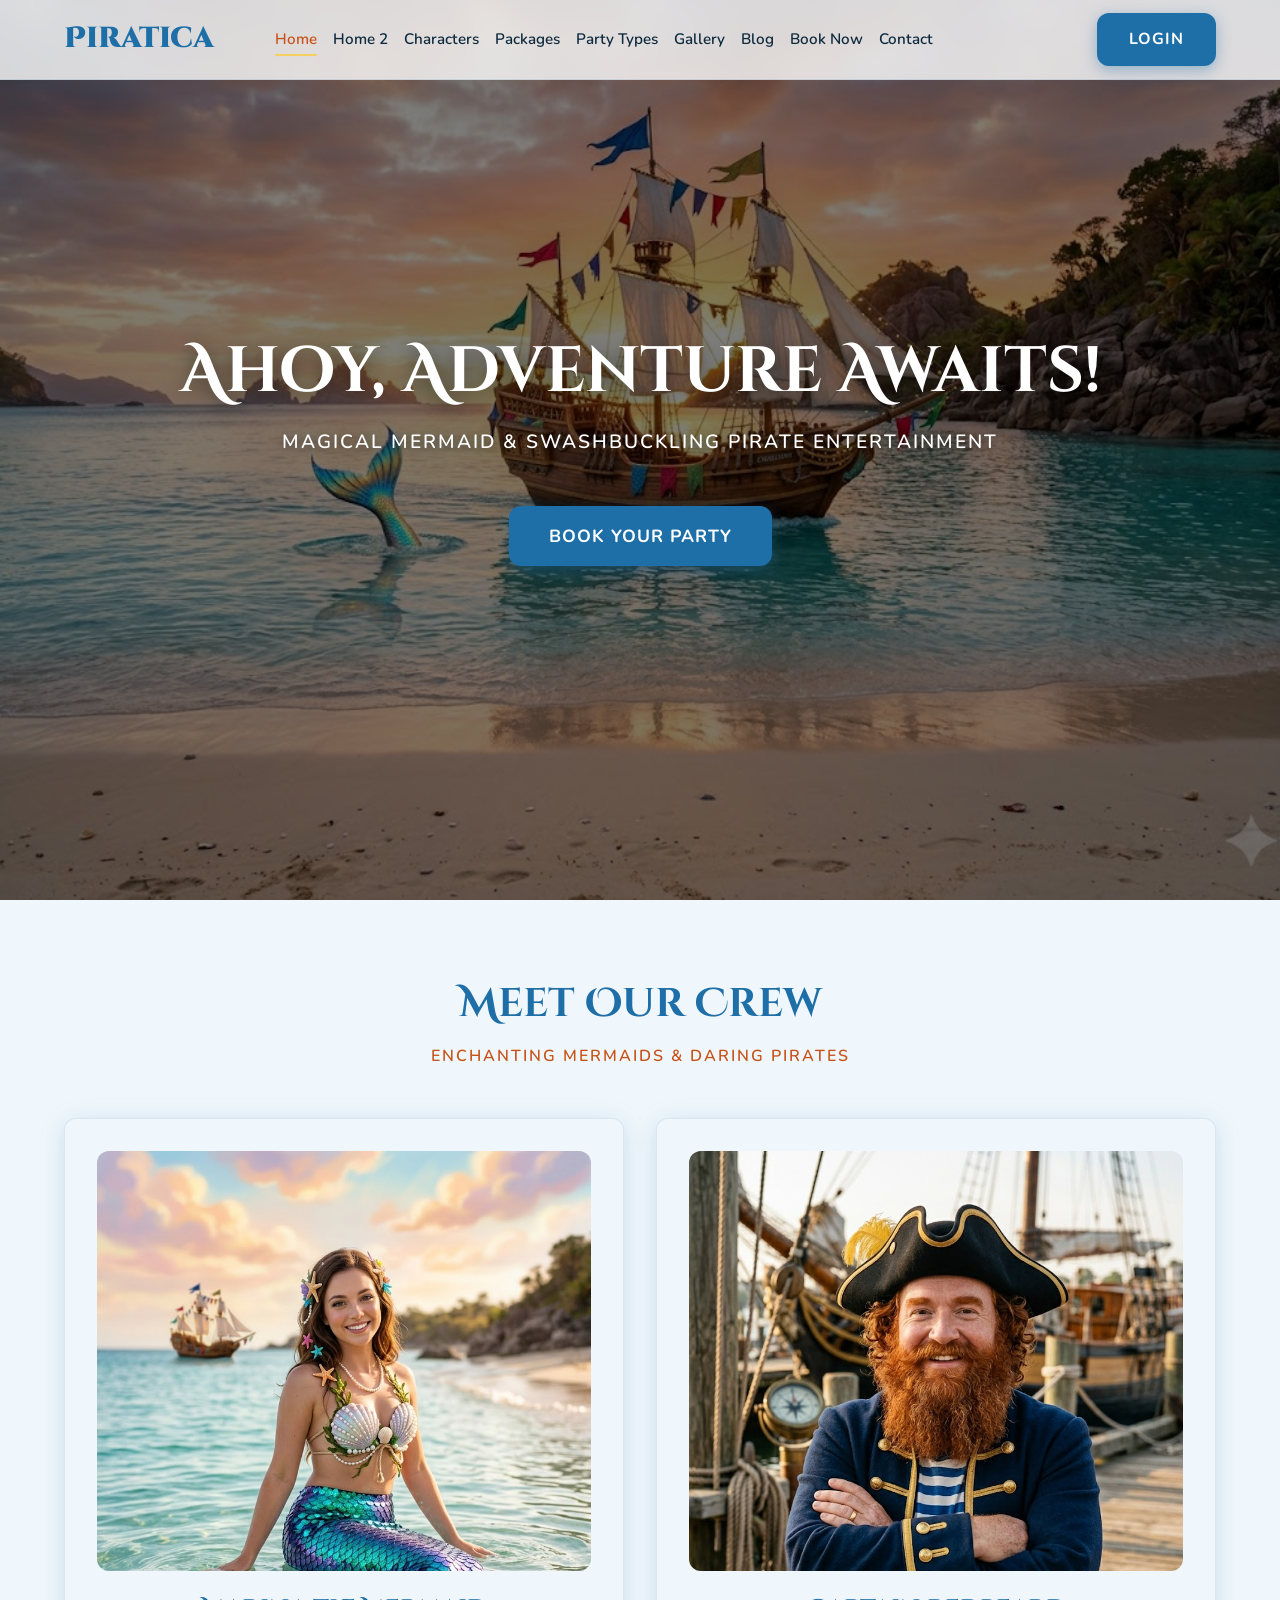
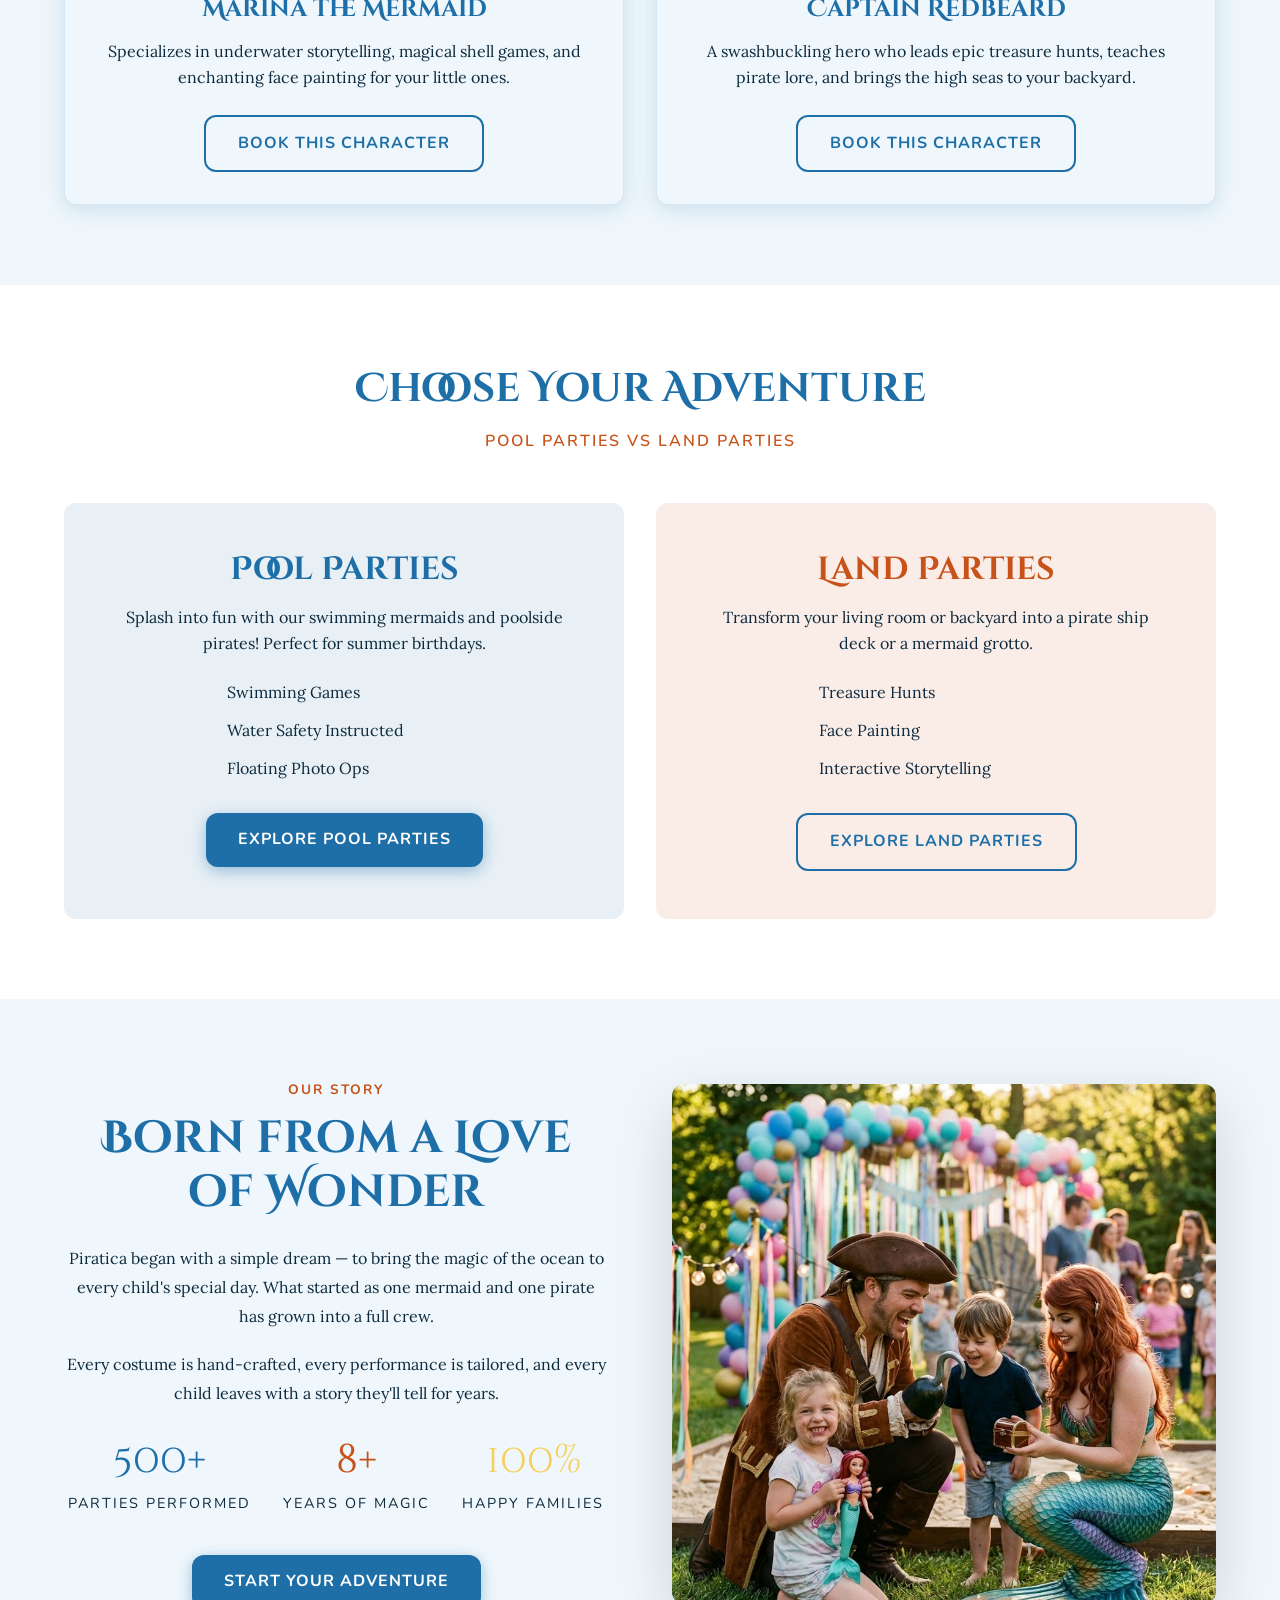
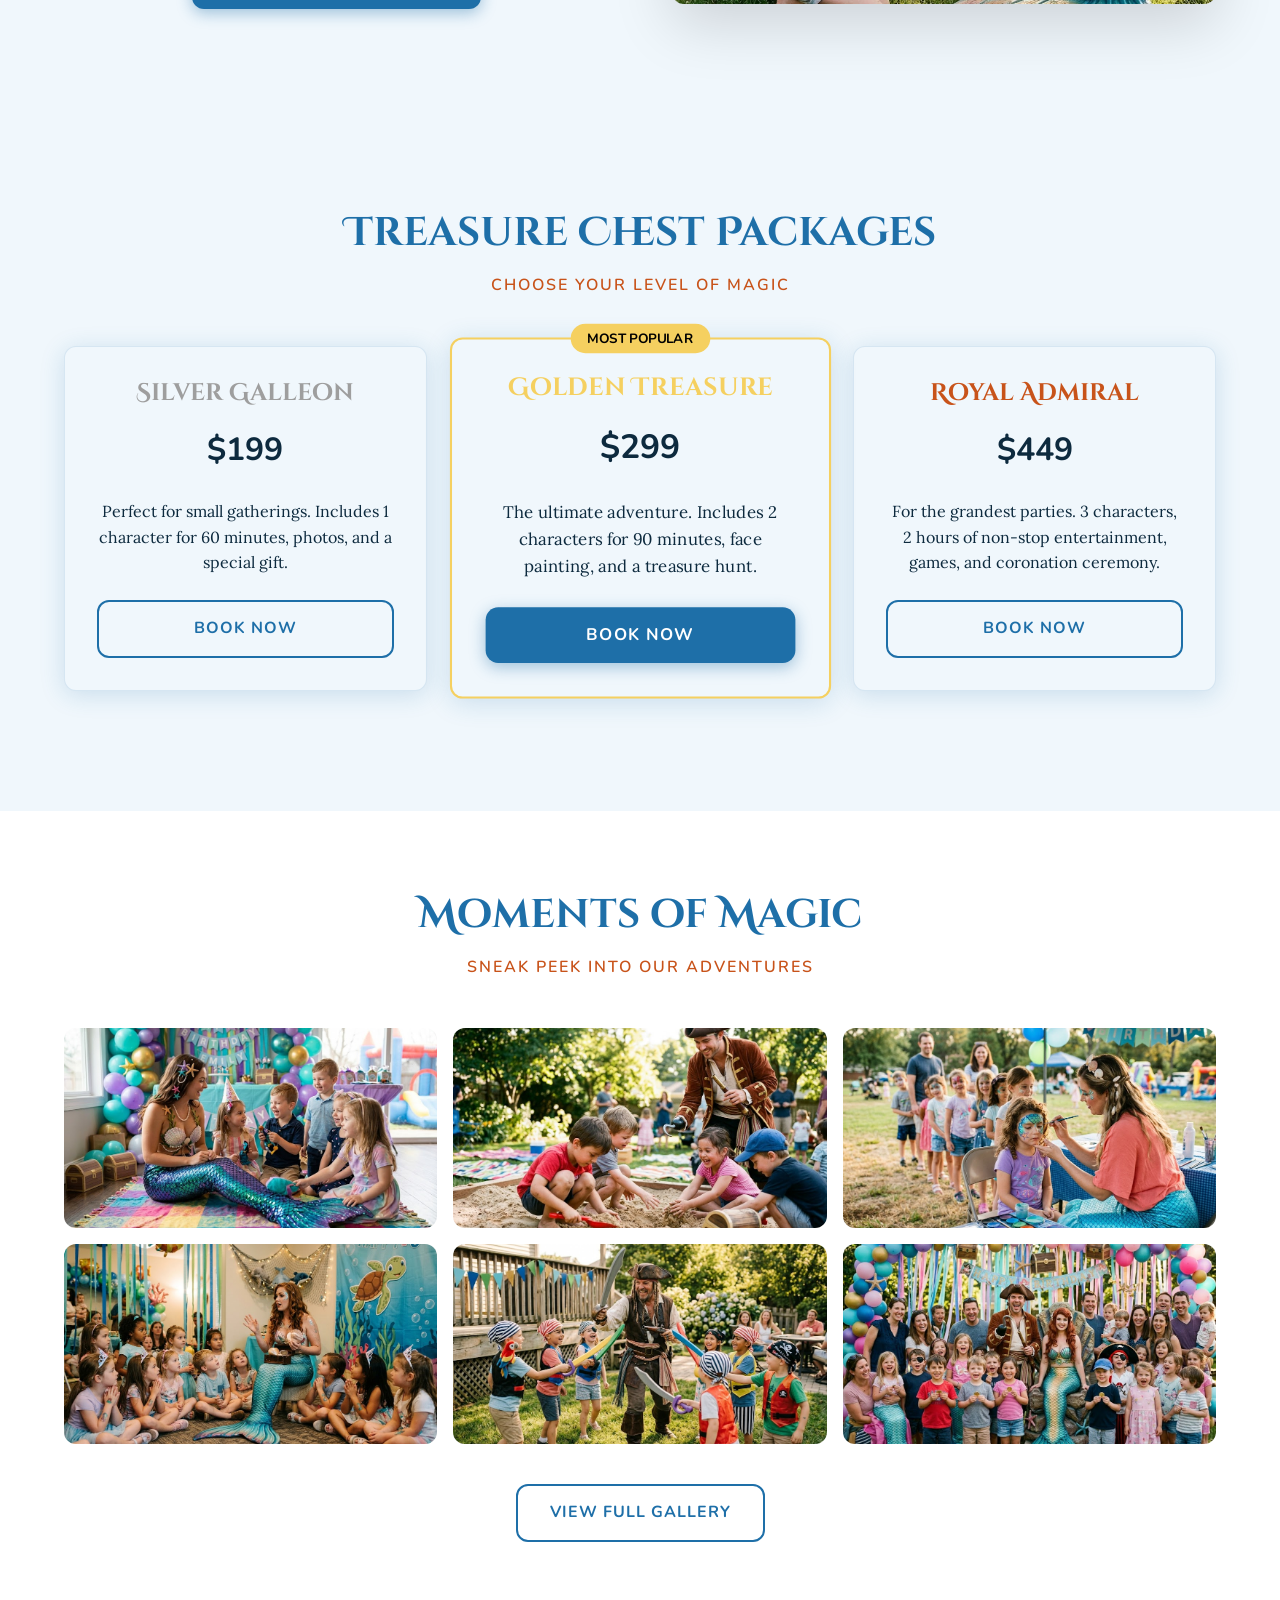
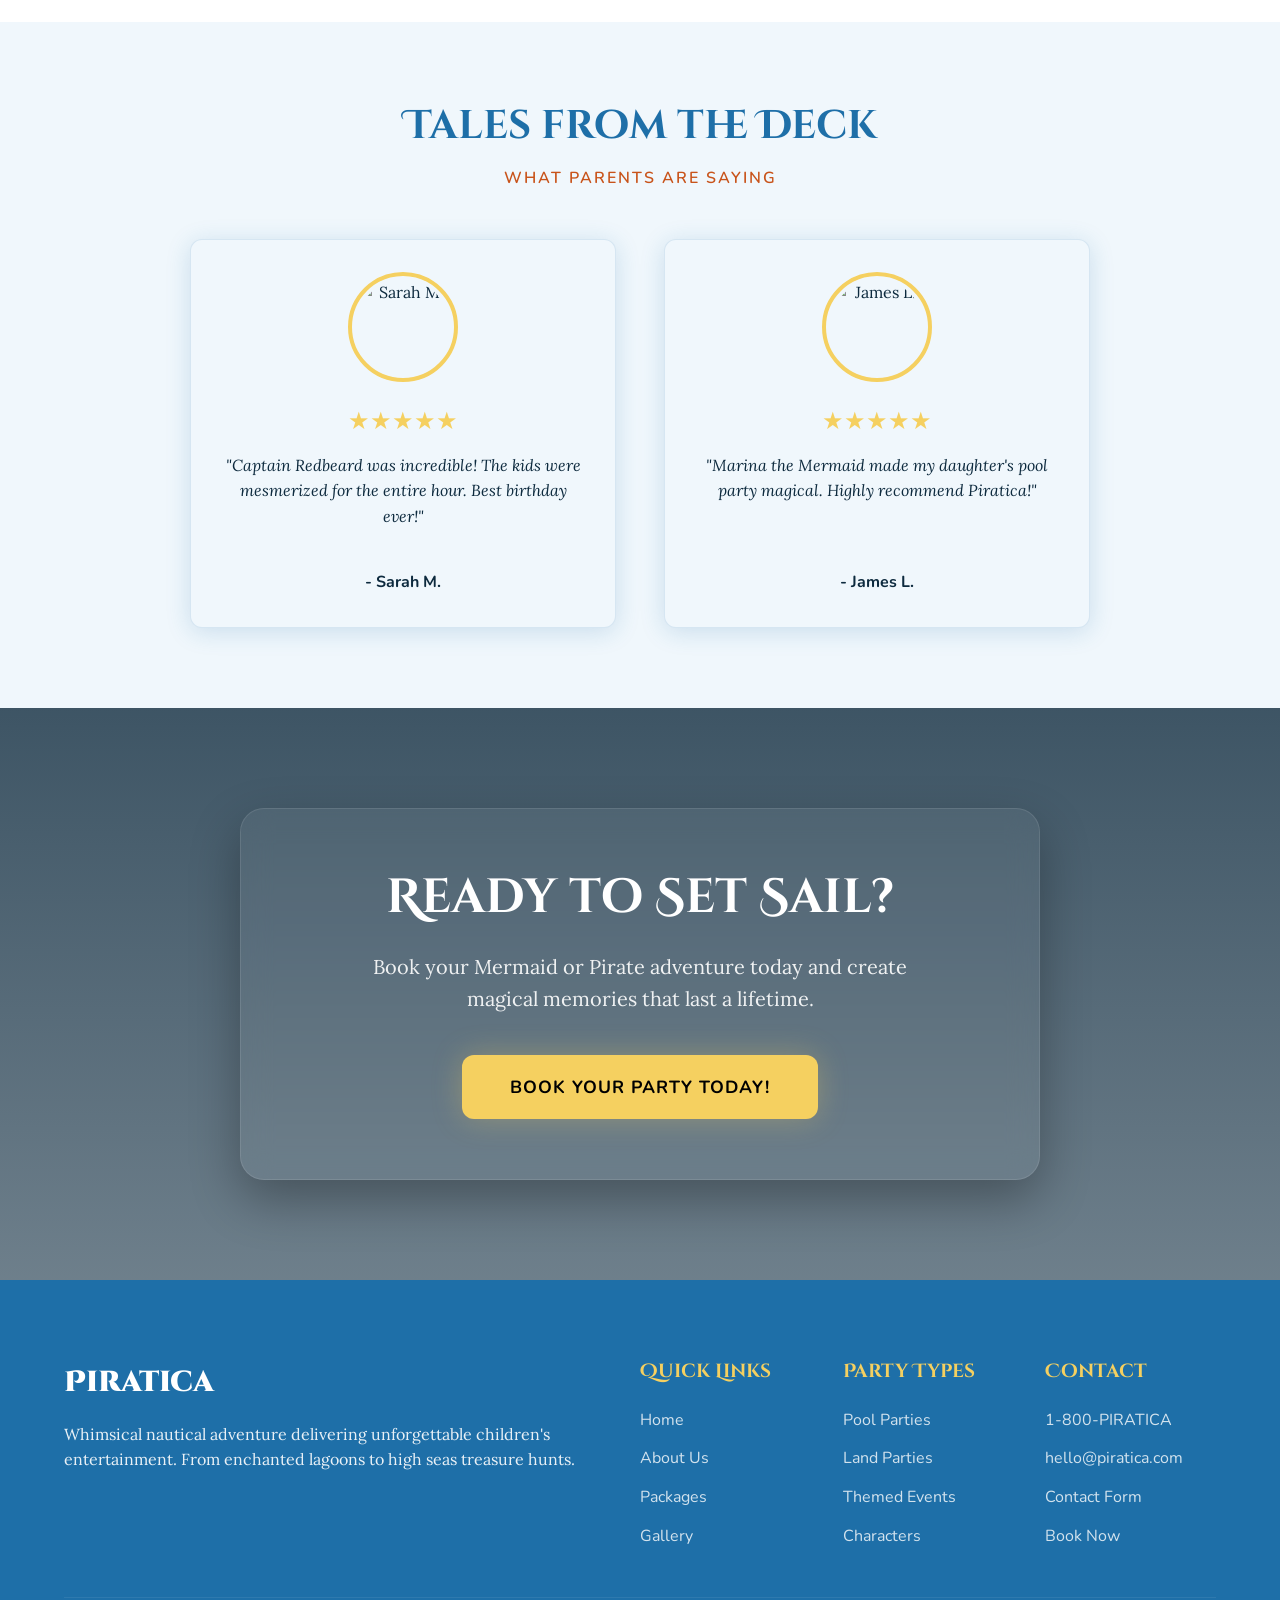
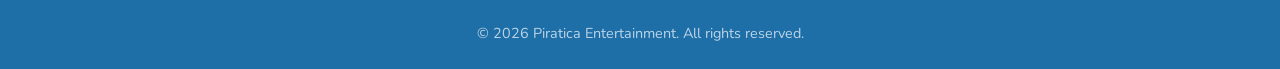
==== index.html @ 34b28294 "first before galary" ====
<!DOCTYPE html>
<html lang="en">

<head>
  <meta charset="UTF-8">
  <meta name="viewport" content="width=device-width, initial-scale=1.0">
  <title>Piratica | Mermaid & Pirate Character Entertainment</title>
  <meta name="description"
    content="Piratica provides magical mermaid and swashbuckling pirate character entertainment for children's birthday parties and corporate family events.">
  <link rel="stylesheet" href="assets/css/style.css">
  <link rel="stylesheet" href="assets/css/rtl.css">
  <script src="https://unpkg.com/@phosphor-icons/web"></script>
  <!-- JSON-LD Structured Data Placeholder -->
</head>

<body>

  <!-- Drawer Overlay -->
  <div class="drawer-overlay"></div>

  <!-- Mobile Drawer -->
  <aside class="drawer">
    <div class="drawer-header">
      <div class="logo">Piratica <i class="ph ph-anchor"></i></div>
      <button class="close-drawer" aria-label="Close menu"><i class="ph ph-x"></i></button>
    </div>
    <nav class="drawer-links">
      <a href="index.html" class="active">Home</a>
      <a href="home2.html">Home 2</a>
      <a href="characters.html">Characters</a>
      <a href="packages.html">Packages</a>
      <a href="party-types.html">Party Types</a>
      <a href="gallery.html">Gallery</a>
      <a href="blog.html">Blog</a>
      <a href="booking.html">Book Now</a>
      <a href="contact.html">Contact</a>
    </nav>
    <a href="login.html" class="btn btn-primary"
      style="padding: 14px 32px; font-size: 1rem; margin-top: 24px; display: flex; width: 100%;">Login</a>
    <div class="drawer-actions">
      <button class="action-btn theme-toggle" aria-label="Toggle Dark Mode"><i class="ph ph-moon"></i></button>
      <button class="action-btn rtl-toggle" aria-label="Toggle RTL"><i class="ph ph-arrows-left-right"></i></button>
    </div>
  </aside>

  <!-- Navbar -->
  <header class="navbar">
    <div class="container">
      <a href="index.html" class="logo">Piratica <i class="ph ph-anchor"></i></a>
      <nav class="nav-links">
        <a href="index.html" class="active">Home</a>
        <a href="home2.html">Home 2</a>
        <a href="characters.html">Characters</a>
        <a href="packages.html">Packages</a>
        <a href="party-types.html">Party Types</a>
        <a href="gallery.html">Gallery</a>
        <a href="blog.html">Blog</a>
        <a href="booking.html">Book Now</a>
        <a href="contact.html">Contact</a>
      </nav>
      <div class="nav-actions">
        <button class="action-btn theme-toggle" aria-label="Toggle Dark Mode"><i class="ph ph-moon"></i></button>
        <button class="action-btn rtl-toggle" aria-label="Toggle RTL"><i class="ph ph-arrows-left-right"></i></button>
        <a href="login.html" class="btn btn-primary">Login</a>
        <button class="hamburger" aria-label="Open menu">
          <span></span><span></span><span></span>
        </button>
      </div>
    </div>
  </header>

  <main>
    <!-- 1. Hero Section -->
    <section class="hero"
      style="background: url('assets/images/hero-bg.jpg') no-repeat center center/cover; background-attachment: fixed; min-height: 100vh; display: flex; align-items: center; position: relative; padding-top: var(--nav-height);">
      <div style="position: absolute; top:0; left:0; right:0; bottom:0; background: rgba(0,0,0,0.5);"></div>
      <div class="container text-center" style="position: relative; z-index: 1; color: #fff;">
        <h1 class="stagger-1" style="color: #fff; font-size: 4rem; text-shadow: 0 4px 20px rgba(0,0,0,0.5);">Ahoy,
          Adventure Awaits!</h1>
        <p class="section-subtitle stagger-2"
          style="color: #fff; text-shadow: 0 2px 10px rgba(0,0,0,0.5); font-size: 1.2rem;">Magical Mermaid &
          Swashbuckling Pirate Entertainment</p>
        <div class="stagger-3">
          <a href="booking.html" class="btn btn-primary" style="font-size: 1.1rem; padding: 16px 40px;">Book Your
            Party</a>
        </div>
      </div>
    </section>
    <!-- 2. Character Showcase -->
    <section class="bg-alt">
      <div class="container">
        <h2 class="section-title">Meet Our Crew</h2>
        <p class="section-subtitle">Enchanting Mermaids & Daring Pirates</p>
        <div style="display: grid; grid-template-columns: repeat(auto-fit, minmax(300px, 1fr)); gap: 32px;">
          <div class="card" style="overflow: hidden;">
            <img src="assets/images/marina-mermaid.jpg" alt="Marina the Mermaid" loading="lazy"
              style="width: 100%; height: 420px; object-fit: cover; object-position: top center;">
            <h3 class="card-title">Marina the Mermaid</h3>
            <p class="card-text">Specializes in underwater storytelling, magical shell games, and enchanting face
              painting for your little ones.</p>
            <a href="booking.html" class="btn btn-secondary">Book This Character</a>
          </div>
          <div class="card" style="overflow: hidden;">
            <img src="assets/images/captain-redbeard.jpg" alt="Captain Redbeard" loading="lazy"
              style="width: 100%; height: 420px; object-fit: cover; object-position: top center;">
            <h3 class="card-title">Captain Redbeard</h3>
            <p class="card-text">A swashbuckling hero who leads epic treasure hunts, teaches pirate lore, and brings the
              high seas to your backyard.</p>
            <a href="booking.html" class="btn btn-secondary">Book This Character</a>
          </div>
        </div>
      </div>
    </section>
    <!-- 3. Party Types -->
    <section>
      <div class="container">
        <h2 class="section-title">Choose Your Adventure</h2>
        <p class="section-subtitle">Pool Parties vs Land Parties</p>
        <div style="display: grid; grid-template-columns: repeat(auto-fit, minmax(350px, 1fr)); gap: 32px;">
          <div
            style="padding: 48px; background: rgba(30,111,168,0.1); border-radius: var(--radius); text-align: center;">
            <i class="ph ph-waves" style="font-size: 4rem; color: var(--primary); margin-bottom: 24px;"></i>
            <h3 style="font-family: var(--font-display); color: var(--primary);">Pool Parties</h3>
            <p style="margin-bottom: 24px;">Splash into fun with our swimming mermaids and poolside pirates! Perfect for
              summer birthdays.</p>
            <ul
              style="text-align: left; margin-bottom: 32px; display: flex; flex-direction: column; gap: 12px; margin-left: auto; margin-right: auto; max-width: 250px;">
              <li><i class="ph ph-check-circle" style="color: var(--secondary); margin-right: 8px;"></i> Swimming Games
              </li>
              <li><i class="ph ph-check-circle" style="color: var(--secondary); margin-right: 8px;"></i> Water Safety
                Instructed</li>
              <li><i class="ph ph-check-circle" style="color: var(--secondary); margin-right: 8px;"></i> Floating Photo
                Ops</li>
            </ul>
            <a href="party-types.html" class="btn btn-primary">Explore Pool Parties</a>
          </div>
          <div
            style="padding: 48px; background: rgba(200,83,26,0.1); border-radius: var(--radius); text-align: center;">
            <i class="ph ph-island" style="font-size: 4rem; color: var(--secondary); margin-bottom: 24px;"></i>
            <h3 style="font-family: var(--font-display); color: var(--secondary);">Land Parties</h3>
            <p style="margin-bottom: 24px;">Transform your living room or backyard into a pirate ship deck or a mermaid
              grotto.</p>
            <ul
              style="text-align: left; margin-bottom: 32px; display: flex; flex-direction: column; gap: 12px; margin-left: auto; margin-right: auto; max-width: 250px;">
              <li><i class="ph ph-check-circle" style="color: var(--primary); margin-right: 8px;"></i> Treasure Hunts
              </li>
              <li><i class="ph ph-check-circle" style="color: var(--primary); margin-right: 8px;"></i> Face Painting
              </li>
              <li><i class="ph ph-check-circle" style="color: var(--primary); margin-right: 8px;"></i> Interactive
                Storytelling</li>
            </ul>
            <a href="party-types.html" class="btn btn-secondary">Explore Land Parties</a>
          </div>
        </div>
      </div>
    </section>

    <!-- 7. About / Our Story -->
    <section class="bg-alt">
      <div class="container">
        <div class="story-grid">
          <div class="story-content">
            <p class="story-tag">Our Story</p>
            <h2 class="story-title">Born from a Love of Wonder</h2>
            <p class="story-text">Piratica began with a simple dream — to bring the magic of the ocean to every child's special day. What started as one mermaid and one pirate has grown into a full crew.</p>
            <p class="story-text" style="margin-bottom: 32px;">Every costume is hand-crafted, every performance is tailored, and every child leaves with a story they'll tell for years.</p>
            
            <div class="story-stats">
              <div class="stat-item">
                <p class="stat-number" style="color: var(--primary);">500+</p>
                <p class="stat-label">Parties Performed</p>
              </div>
              <div class="stat-item">
                <p class="stat-number" style="color: var(--secondary);">8+</p>
                <p class="stat-label">Years of Magic</p>
              </div>
              <div class="stat-item">
                <p class="stat-number" style="color: var(--accent);">100%</p>
                <p class="stat-label">Happy Families</p>
              </div>
            </div>
            
            <a href="booking.html" class="btn btn-primary">Start Your Adventure</a>
          </div>
          <div class="story-image">
            <img src="assets/images/our-story.jpg" alt="Piratica team bringing joy to children">
          </div>
        </div>
      </div>
    </section>


    <!-- 4. Featured Packages -->
    <section class="bg-alt">
      <div class="container">
        <h2 class="section-title">Treasure Chest Packages</h2>
        <p class="section-subtitle">Choose your level of magic</p>
        <div class="packages-grid">
          <!-- Silver -->
          <div class="card">
            <h3 class="card-title" style="color: #9e9e9e;">Silver Galleon</h3>
            <p style="font-size: 2rem; font-weight: 700; margin-bottom: 24px; font-family: var(--font-ui);">$199</p>
            <p class="card-text">Perfect for small gatherings. Includes 1 character for 60 minutes, photos, and a
              special gift.</p>
            <a href="booking.html" class="btn btn-secondary" style="width: 100%;">Book Now</a>
          </div>
          <!-- Gold -->
          <div class="card" style="transform: scale(1.05); border: 2px solid var(--accent); position: relative;">
            <div
              style="position: absolute; top: -15px; background: var(--accent); color: #000; padding: 4px 16px; border-radius: 20px; font-size: 0.8rem; font-weight: 700; font-family: var(--font-ui); text-transform: uppercase;">
              Most Popular</div>
            <h3 class="card-title" style="color: var(--accent);">Golden Treasure</h3>
            <p style="font-size: 2rem; font-weight: 700; margin-bottom: 24px; font-family: var(--font-ui);">$299</p>
            <p class="card-text">The ultimate adventure. Includes 2 characters for 90 minutes, face painting, and a
              treasure hunt.</p>
            <a href="booking.html" class="btn btn-primary" style="width: 100%;">Book Now</a>
          </div>
          <!-- Royal -->
          <div class="card">
            <h3 class="card-title" style="color: var(--secondary);">Royal Admiral</h3>
            <p style="font-size: 2rem; font-weight: 700; margin-bottom: 24px; font-family: var(--font-ui);">$449</p>
            <p class="card-text">For the grandest parties. 3 characters, 2 hours of non-stop entertainment, games, and
              coronation ceremony.</p>
            <a href="booking.html" class="btn btn-secondary" style="width: 100%;">Book Now</a>
          </div>
        </div>
      </div>
    </section>

    <!-- 5. Gallery Teaser -->
    <section>
      <div class="container">
        <h2 class="section-title">Moments of Magic</h2>
        <p class="section-subtitle">Sneak peek into our adventures</p>
        <div class="gallery-grid">

          <div class="gallery-item">
            <img src="assets/images/gallery-1.jpg" loading="lazy"
              alt="Mermaid entertainer with children at a birthday party">
            <div class="gallery-overlay"><span>✨ Mermaid Magic</span></div>
          </div>

          <div class="gallery-item">
            <img src="assets/images/gallery-2.jpg" loading="lazy" alt="Pirate treasure hunt activity with kids">
            <div class="gallery-overlay"><span>🏴‍☠️ Treasure Hunt</span></div>
          </div>

          <div class="gallery-item">
            <img src="assets/images/gallery-3.jpg" loading="lazy" alt="Children enjoying face painting at a party">
            <div class="gallery-overlay"><span>🎨 Face Painting</span></div>
          </div>

          <div class="gallery-item">
            <img src="assets/images/gallery-4.jpg" loading="lazy"
              alt="Kids gathered around a mermaid storytelling session">
            <div class="gallery-overlay"><span>📖 Story Time</span></div>
          </div>

          <div class="gallery-item">
            <img src="assets/images/gallery-5.jpg" loading="lazy" alt="Pirate captain leading a sword play activity">
            <div class="gallery-overlay"><span>⚔️ Sword Play</span></div>
          </div>

          <div class="gallery-item">
            <img src="assets/images/gallery-6.jpg" loading="lazy"
              alt="Happy children celebrating at a pirate and mermaid party">
            <div class="gallery-overlay"><span>🎉 Party Time</span></div>
          </div>

        </div>
        <div class="text-center">
          <a href="gallery.html" class="btn btn-secondary">View Full Gallery</a>
        </div>
      </div>
    </section>

    <style>
      .gallery-item {
        position: relative;
        border-radius: var(--radius);
        overflow: hidden;
        cursor: pointer;
        height: 200px;
      }

      .gallery-item img {
        width: 100%;
        height: 100%;
        object-fit: cover;
        display: block;
        transition: transform 0.4s ease;
      }

      .gallery-overlay {
        position: absolute;
        inset: 0;
        background: linear-gradient(to top, rgba(0, 0, 0, 0.65) 0%, rgba(0, 0, 0, 0) 60%);
        display: flex;
        align-items: flex-end;
        justify-content: center;
        padding-bottom: 16px;
        opacity: 0;
        transition: opacity 0.4s ease;
      }

      .gallery-overlay span {
        color: #fff;
        font-size: 0.95rem;
        font-weight: 600;
        letter-spacing: 0.5px;
        text-shadow: 0 2px 8px rgba(0, 0, 0, 0.4);
        transform: translateY(8px);
        transition: transform 0.4s ease;
      }

      .packages-grid {
        display: grid;
        grid-template-columns: repeat(3, 1fr);
        gap: 32px;
        align-items: start;
        margin-bottom: 40px;
      }

      @media (max-width: 1024px) {
        .packages-grid {
          grid-template-columns: repeat(3, 1fr);
        }

        .packages-grid .card {
          transform: none !important;
        }
      }

      @media (max-width: 768px) {
        .packages-grid {
          grid-template-columns: repeat(2, 1fr);
        }

        .packages-grid .card:last-child {
          grid-column: span 2;
          justify-self: center;
          max-width: 400px;
          width: 100%;
        }
      }

      @media (max-width: 600px) {
        .packages-grid {
          grid-template-columns: 1fr;
        }

        .packages-grid .card:last-child {
          grid-column: span 1;
          max-width: 100%;
        }
      }

      .gallery-grid {
        display: grid;
        grid-template-columns: repeat(3, 1fr);
        gap: 16px;
        margin-bottom: 40px;
      }

      @media (max-width: 1024px) {
        .gallery-grid {
          grid-template-columns: repeat(3, 1fr);
        }
      }

      @media (max-width: 768px) {
        .gallery-grid {
          grid-template-columns: repeat(2, 1fr);
        }
      }

      @media (max-width: 360px) {
        .gallery-grid {
          grid-template-columns: 1fr;
        }

        .gallery-item {
          height: 250px;
        }
      }

      .story-grid {
        display: grid;
        grid-template-columns: 1fr 1fr;
        gap: 64px;
        align-items: center;
        margin-bottom: 40px;
      }

      .story-content {
        text-align: center;
      }

      .story-tag {
        font-family: var(--font-ui);
        color: var(--secondary);
        font-weight: 700;
        letter-spacing: 2px;
        text-transform: uppercase;
        font-size: 0.85rem;
        margin-bottom: 12px;
      }

      .story-title {
        font-family: var(--font-display);
        font-size: clamp(2rem, 5vw, 2.8rem);
        color: var(--primary);
        margin-bottom: 24px;
        line-height: 1.2;
      }

      .story-text {
        margin-bottom: 20px;
        line-height: 1.8;
        color: var(--text-muted);
      }

      .story-stats {
        display: flex;
        gap: 32px;
        margin-bottom: 40px;
        justify-content: center;
      }

      .stat-number {
        font-family: var(--font-display);
        font-size: clamp(1.8rem, 4vw, 2.5rem);
        margin-bottom: 4px;
      }

      .stat-label {
        font-size: 0.9rem;
        color: var(--text-muted);
        font-family: var(--font-ui);
      }

      .story-image {
        border-radius: var(--radius);
        overflow: hidden;
        box-shadow: 0 20px 60px rgba(0, 0, 0, 0.15);
      }

      .story-image img {
        width: 100%;
        height: 520px;
        object-fit: cover;
        display: block;
      }

      @media (max-width: 1024px) {
        .story-grid {
          gap: 40px;
        }
      }

      @media (max-width: 767px) {
        .story-grid {
          grid-template-columns: 1fr;
          text-align: center;
        }

        .story-content {
          order: 1;
          text-align: center;
        }

        .story-image {
          order: 2;
        }

        .story-stats {
          justify-content: center;
        }

        .story-image img {
          height: 400px;
        }
      }

      @media (max-width: 360px) {
        .story-stats {
          flex-direction: column;
          gap: 24px;
        }

        .story-image img {
          height: 300px;
        }
      }

      .gallery-item:hover img {
        transform: scale(1.07);
      }

      .gallery-item:hover .gallery-overlay {
        opacity: 1;
      }

      .gallery-item:hover .gallery-overlay span {
        transform: translateY(0);
      }
    </style>

    <!-- 6. Testimonials -->
    <section class="bg-alt">
      <div class="container">
        <h2 class="section-title">Tales from the Deck</h2>
        <p class="section-subtitle">What parents are saying</p>
        <div
          style="display: grid; grid-template-columns: repeat(auto-fit, minmax(350px, 1fr)); gap: 48px; max-width: 900px; margin: 0 auto;">
          <div class="card" style="align-items: center; text-align: center;">
            <img
              src="https://images.unsplash.com/photo-1438761681033-6461ffad8d80?auto=format&fit=crop&q=80&w=200&h=200"
              alt="Sarah M."
              style="width: 110px !important; height: 110px !important; border-radius: 50% !important; margin-bottom: 20px; border: 4px solid var(--accent); padding: 4px; object-fit: cover;">
            <div style="color: var(--accent); font-size: 1.5rem; margin-bottom: 12px;">★★★★★</div>
            <p class="card-text" style="font-style: italic;">"Captain Redbeard was incredible! The kids were mesmerized
              for the entire hour. Best birthday ever!"</p>
            <p style="font-weight: 700; font-family: var(--font-ui); margin-top: 16px;">- Sarah M.</p>
          </div>
          <div class="card" style="align-items: center; text-align: center;">
            <img
              src="https://images.unsplash.com/photo-1507003211169-0a1dd7228f2d?auto=format&fit=crop&q=80&w=200&h=200"
              alt="James L."
              style="width: 110px !important; height: 110px !important; border-radius: 50% !important; margin-bottom: 20px; border: 4px solid var(--accent); padding: 4px; object-fit: cover;">
            <div style="color: var(--accent); font-size: 1.5rem; margin-bottom: 12px;">★★★★★</div>
            <p class="card-text" style="font-style: italic;">"Marina the Mermaid made my daughter's pool party magical.
              Highly recommend Piratica!"</p>
            <p style="font-weight: 700; font-family: var(--font-ui); margin-top: 16px;">- James L.</p>
          </div>
        </div>
      </div>
    </section>

    <!-- 7. CTA Strip -->
    <section class="cta-section"
      style="background: url('https://images.unsplash.com/photo-1518062863777-6bb9fdf718d7?auto=format&fit=crop&q=80&w=2070') no-repeat center center/cover; position: relative; padding: 100px 0; overflow: hidden;">
      <div
        style="position: absolute; top:0; left:0; right:0; bottom:0; background: linear-gradient(rgba(13, 42, 62, 0.8), rgba(13, 42, 62, 0.6));">
      </div>
      <div class="container" style="position: relative; z-index: 2;">
        <div class="cta-glass">
          <h2
            style="font-family: var(--font-display); margin-bottom: 24px; font-size: clamp(2rem, 5vw, 3rem); color: #fff;">
            Ready to Set Sail?</h2>
          <p
            style="margin-bottom: 40px; font-size: 1.25rem; color: rgba(255,255,255,0.9); max-width: 600px; margin-inline: auto;">
            Book your Mermaid or Pirate adventure today and create magical memories that last a lifetime.</p>
          <a href="booking.html" class="btn btn-primary"
            style="background: var(--accent); color: #000; padding: 18px 48px; font-size: 1.1rem; box-shadow: 0 0 30px rgba(245, 208, 96, 0.3);">Book
            Your Party Today!</a>
        </div>
      </div>
    </section>

    <style>
      .cta-glass {
        background: rgba(255, 255, 255, 0.05);
        backdrop-filter: blur(15px);
        border: 1px solid rgba(255, 255, 255, 0.1);
        padding: 60px 40px;
        border-radius: 24px;
        text-align: center;
        max-width: 800px;
        margin: 0 auto;
        box-shadow: 0 20px 50px rgba(0, 0, 0, 0.3);
      }

      [data-theme="dark"] .cta-glass {
        background: rgba(0, 0, 0, 0.4);
      }
    </style>

  </main>

  <footer>
    <div class="container">
      <div class="footer-grid">
        <div class="footer-col" style="grid-column: span 2;">
          <div class="logo" style="color: #fff; margin-bottom: 16px;">Piratica <i class="ph ph-anchor"
              style="color: var(--accent);"></i></div>
          <p>Whimsical nautical adventure delivering unforgettable children's entertainment. From enchanted lagoons to
            high seas treasure hunts.</p>
          <div class="social-links">
            <a href="#"><i class="ph ph-instagram-logo"></i></a>
            <a href="#"><i class="ph ph-facebook-logo"></i></a>
            <a href="#"><i class="ph ph-tiktok-logo"></i></a>
            <a href="#"><i class="ph ph-youtube-logo"></i></a>
          </div>
        </div>
        <div class="footer-col">
          <h4>Quick Links</h4>
          <ul>
            <li><a href="index.html">Home</a></li>
            <li><a href="about.html">About Us</a></li>
            <li><a href="packages.html">Packages</a></li>
            <li><a href="gallery.html">Gallery</a></li>
          </ul>
        </div>
        <div class="footer-col">
          <h4>Party Types</h4>
          <ul>
            <li><a href="party-types.html">Pool Parties</a></li>
            <li><a href="party-types.html">Land Parties</a></li>
            <li><a href="themed-events.html">Themed Events</a></li>
            <li><a href="characters.html">Characters</a></li>
          </ul>
        </div>
        <div class="footer-col">
          <h4>Contact</h4>
          <ul>
            <li><a href="tel:+1234567890">1-800-PIRATICA</a></li>
            <li><a href="mailto:hello@piratica.com">hello@piratica.com</a></li>
            <li><a href="contact.html">Contact Form</a></li>
            <li><a href="booking.html">Book Now</a></li>
          </ul>
        </div>
      </div>
      <div class="footer-bottom">
        &copy; 2026 Piratica Entertainment. All rights reserved.
      </div>
    </div>
  </footer>

  <script src="assets/js/main.js"></script>
</body>

</html>
---- assets/css/style.css ----
/* ==========================================================================
   Piratica - CSS Variables & Global Styles
   ========================================================================== */
@import url('https://fonts.googleapis.com/css2?family=Cinzel+Decorative:wght@400;700;900&family=Lora:ital,wght@0,400;0,600;0,700;1,400&family=Nunito:wght@400;600;700;800&display=swap');

:root {
  --bg: #ffffff;
  --text: #0d2a3e;
  --surface: #f0f7fc;
  --border: rgba(30, 111, 168, 0.12);
  --primary: #1e6fa8;
  --secondary: #c8531a;
  --accent: #f5d060;

  --radius: 12px;
  --shadow: 0 4px 24px rgba(30, 111, 168, 0.18);

  --font-display: 'Cinzel Decorative', serif;
  --font-body: 'Lora', serif;
  --font-ui: 'Nunito', sans-serif;

  --nav-height: 80px;
}

[data-theme="dark"] {
  --bg: #000000;
  --text: #ffffff;
  --surface: #111111;
  --border: rgba(255, 255, 255, 0.1);
  --shadow: 0 4px 24px rgba(0, 0, 0, 0.5);
}

/* ==========================================================================
   Reset & Base
   ========================================================================== */
* {
  margin: 0;
  padding: 0;
  box-sizing: border-box;
}

html {
  scroll-behavior: smooth;
  font-size: 16px;
}

body {
  font-family: var(--font-body);
  background-color: var(--bg);
  color: var(--text);
  line-height: 1.6;
  transition: background-color 0.3s ease, color 0.3s ease;
  overflow-x: hidden;
}

h1,
h2,
h3,
h4,
h5,
h6 {
  font-family: var(--font-display);
  font-weight: 700;
  line-height: 1.2;
  margin-bottom: 1rem;
}

h1 {
  font-size: 3.5rem;
}

h2 {
  font-size: 2.5rem;
}

h3 {
  font-size: 2rem;
}

a {
  text-decoration: none;
  color: inherit;
}

ul {
  list-style: none;
}

img {
  max-width: 100%;
  height: auto;
  display: block;
}

.container {
  width: 100%;
  max-width: 1200px;
  margin: 0 auto;
  padding: 0 24px;
}

/* ==========================================================================
   Typography & Alignments
   ========================================================================== */
.text-center {
  text-align: center;
}

.section-title {
  text-align: center;
  color: var(--primary);
  margin-bottom: 1rem;
}

[data-theme="dark"] .section-title {
  color: var(--accent);
}

.section-subtitle {
  text-align: center;
  font-family: var(--font-ui);
  color: var(--secondary);
  font-weight: 600;
  text-transform: uppercase;
  letter-spacing: 2px;
  margin-bottom: 3rem;
}

/* ==========================================================================
   Buttons
   ========================================================================== */
.btn {
  display: inline-flex;
  align-items: center;
  justify-content: center;
  padding: 14px 32px;
  border-radius: var(--radius);
  font-family: var(--font-ui);
  font-weight: 700;
  cursor: pointer;
  border: none;
  transition: all 0.3s ease;
  position: relative;
  overflow: hidden;
  text-transform: uppercase;
  letter-spacing: 1px;
  z-index: 1;
}

.btn-primary {
  background-color: var(--primary);
  color: #fff;
  box-shadow: 0 4px 15px rgba(30, 111, 168, 0.4);
}

.btn-primary::after {
  content: '';
  position: absolute;
  top: 0;
  left: -100%;
  width: 50%;
  height: 100%;
  background: linear-gradient(to right, rgba(255, 255, 255, 0) 0%, rgba(255, 255, 255, 0.3) 50%, rgba(255, 255, 255, 0) 100%);
  transform: skewX(-20deg);
  z-index: -1;
  transition: all 0.5s ease;
}

.btn-primary:hover {
  background-color: var(--secondary);
  box-shadow: 0 0 20px var(--accent);
  color: #fff;
}

.btn-primary:hover::after {
  left: 150%;
}

.btn-secondary {
  background-color: transparent;
  color: var(--primary);
  border: 2px solid var(--primary);
}

[data-theme="dark"] .btn-secondary {
  color: var(--accent);
  border-color: var(--accent);
}

.btn-secondary:hover {
  background-color: var(--primary);
  color: #fff;
}

[data-theme="dark"] .btn-secondary:hover {
  background-color: var(--accent);
  color: var(--bg);
}

/* ==========================================================================
   Navbar
   ========================================================================== */
.navbar {
  position: fixed;
  top: 0;
  left: 0;
  width: 100%;
  height: var(--nav-height);
  background: rgba(255, 255, 255, 0.8);
  backdrop-filter: blur(10px);
  z-index: 1000;
  border-bottom: 1px solid var(--border);
  transition: background 0.3s ease;
}

[data-theme="dark"] .navbar {
  background: rgba(0, 0, 0, 0.8);
}

.navbar .container {
  display: flex;
  align-items: center;
  justify-content: space-between;
  height: 100%;
}

.logo {
  font-family: var(--font-display);
  font-size: 1.8rem;
  font-weight: 900;
  color: var(--primary);
  display: flex;
  align-items: center;
  gap: 8px;
}

[data-theme="dark"] .logo {
  color: var(--accent);
}

.logo i {
  color: var(--secondary);
}

.nav-links {
  display: flex;
  align-items: center;
  gap: 16px;
}

.nav-links a {
  font-family: var(--font-ui);
  font-weight: 600;
  font-size: 0.95rem;
  white-space: nowrap;
  position: relative;
  transition: color 0.3s;
}

.nav-links a:hover,
.nav-links a.active {
  color: var(--secondary);
}

[data-theme="dark"] .nav-links a:hover,
[data-theme="dark"] .nav-links a.active {
  color: var(--accent);
}

.nav-links a.active::after {
  content: '';
  position: absolute;
  bottom: -4px;
  left: 0;
  width: 100%;
  height: 2px;
  background-color: var(--accent);
  border-radius: 2px;
}

.nav-actions {
  display: flex;
  align-items: center;
  gap: 16px;
}

.action-btn {
  background: none;
  border: none;
  color: var(--text);
  font-size: 1.2rem;
  cursor: pointer;
  display: flex;
  align-items: center;
  justify-content: center;
  width: 40px;
  height: 40px;
  border-radius: 50%;
  transition: background 0.3s;
}

.action-btn:hover {
  background: var(--surface);
}

.hamburger {
  display: none;
  flex-direction: column;
  gap: 5px;
  cursor: pointer;
  background: none;
  border: none;
  padding: 8px;
}

.hamburger span {
  width: 25px;
  height: 2px;
  background-color: var(--text);
  transition: all 0.3s;
}

/* Slide Drawer */
.drawer-overlay {
  position: fixed;
  top: 0;
  left: 0;
  width: 100%;
  height: 100vh;
  background: rgba(0, 0, 0, 0.5);
  opacity: 0;
  visibility: hidden;
  transition: all 0.3s;
  z-index: 1001;
}

.drawer {
  position: fixed;
  top: 0;
  right: -100%;
  width: 300px;
  height: 100vh;
  background: var(--bg);
  z-index: 1002;
  transition: right 0.3s ease;
  display: flex;
  flex-direction: column;
  padding: 24px;
  box-shadow: -4px 0 24px rgba(0, 0, 0, 0.1);
}

.drawer.open {
  right: 0;
}

.drawer-overlay.open {
  opacity: 1;
  visibility: visible;
}

.drawer-header {
  display: flex;
  justify-content: space-between;
  align-items: center;
  margin-bottom: 32px;
}

.close-drawer {
  background: none;
  border: none;
  font-size: 1.5rem;
  color: var(--text);
  cursor: pointer;
}

.drawer-links {
  display: flex;
  flex-direction: column;
  gap: 16px;
  flex-grow: 1;
}

.drawer-links a {
  font-family: var(--font-ui);
  font-size: 1.1rem;
  font-weight: 600;
  padding: 12px 0;
  border-bottom: 1px solid var(--border);
  min-height: 44px;
  display: flex;
  align-items: center;
}

.drawer-actions {
  display: flex;
  gap: 16px;
  margin-top: 24px;
  justify-content: center;
}

@media (max-width: 1024px) {

  .nav-links,
  .nav-actions .theme-toggle,
  .nav-actions .rtl-toggle,
  .nav-actions .btn {
    display: none;
  }

  .hamburger {
    display: flex;
  }

  .drawer-actions .theme-toggle,
  .drawer-actions .rtl-toggle {
    display: flex;
  }

  .card img {
    height: 400px !important;
  }
}

@media (min-width: 1025px) {

  .drawer-actions .theme-toggle,
  .drawer-actions .rtl-toggle {
    display: none;
  }
}

/* ==========================================================================
   Cards
   ========================================================================== */
.card {
  background: var(--surface);
  border-radius: var(--radius);
  padding: 32px;
  box-shadow: var(--shadow);
  display: flex;
  flex-direction: column;
  align-items: center;
  text-align: center;
  height: 100%;
  border: 1px solid var(--border);
  transition: transform 0.3s ease, box-shadow 0.3s ease;
}

.card:hover {
  transform: translateY(-5px);
  box-shadow: 0 8px 32px rgba(30, 111, 168, 0.25);
}

[data-theme="dark"] .card:hover {
  box-shadow: 0 8px 32px rgba(245, 208, 96, 0.15);
}

.card img {
  border-radius: var(--radius);
  margin-bottom: 24px;
  width: 100%;
  height: 450px;
  object-fit: cover;
}

.card-title {
  font-family: var(--font-display);
  font-size: 1.5rem;
  margin-bottom: 16px;
  color: var(--primary);
}

[data-theme="dark"] .card-title {
  color: var(--accent);
}

.card-text {
  margin-bottom: 24px;
  flex-grow: 1;
}

/* ==========================================================================
   Sections
   ========================================================================== */
section {
  padding: 80px 0;
}

.bg-alt {
  background: var(--surface);
}

/* ==========================================================================
   Footer
   ========================================================================== */
footer {
  background-color: #1e6fa8;
  /* Always Sapphire Lagoon */
  color: #fff;
  padding: 80px 0 24px;
}

.footer-grid {
  display: grid;
  grid-template-columns: 2fr 1fr 1fr 1fr 1fr;
  gap: 32px;
  margin-bottom: 48px;
}

.footer-col h4 {
  font-family: var(--font-display);
  font-size: 1.2rem;
  margin-bottom: 24px;
  color: var(--accent);
}

.footer-col p {
  margin-bottom: 16px;
  opacity: 0.9;
}

.footer-col ul {
  display: flex;
  flex-direction: column;
  gap: 12px;
}

.footer-col a {
  font-family: var(--font-ui);
  opacity: 0.8;
  transition: opacity 0.3s, color 0.3s;
}

.footer-col a:hover {
  opacity: 1;
  color: var(--accent);
}

.social-links {
  display: flex;
  gap: 16px;
  margin-top: 24px;
}

.social-links a {
  font-size: 1.5rem;
  color: #fff;
}

.social-links a:hover {
  color: var(--accent);
}

.footer-bottom {
  text-align: center;
  padding-top: 24px;
  border-top: 1px solid rgba(255, 255, 255, 0.1);
  font-family: var(--font-ui);
  font-size: 0.9rem;
  opacity: 0.7;
}

@media (max-width: 1024px) {
  .footer-grid {
    grid-template-columns: repeat(2, 1fr);
  }
}

@media (max-width: 768px) {
  .footer-grid {
    grid-template-columns: 1fr;
    text-align: center;
  }

  .social-links {
    justify-content: center;
  }
}

/* ==========================================================================
   Animations
   ========================================================================== */
@keyframes fadeInUp {
  from {
    opacity: 0;
    transform: translateY(20px);
  }

  to {
    opacity: 1;
    transform: translateY(0);
  }
}

.stagger-1 {
  animation: fadeInUp 0.8s both 0.2s;
  will-change: transform, opacity;
}

.stagger-2 {
  animation: fadeInUp 0.8s both 0.4s;
  will-change: transform, opacity;
}

.stagger-3 {
  animation: fadeInUp 0.8s both 0.6s;
  will-change: transform, opacity;
}

@keyframes floatBubble {
  0% {
    transform: translateY(0) scale(1);
    opacity: 0;
  }

  50% {
    opacity: 0.8;
  }

  100% {
    transform: translateY(-100vh) scale(1.5);
    opacity: 0;
  }
}

.bubble {
  position: absolute;
  bottom: -100px;
  background: rgba(255, 255, 255, 0.2);
  border-radius: 50%;
  animation: floatBubble 10s infinite linear;
  will-change: transform;
}

@keyframes typeWriter {
  from {
    width: 0;
  }

  to {
    width: 100%;
  }
}

@keyframes blinkCursor {

  from,
  to {
    border-color: transparent;
  }

  50% {
    border-color: var(--accent);
  }
}

.typewriter-text {
  display: inline-block;
  overflow: hidden;
  white-space: nowrap;
  border-right: 3px solid var(--accent);
  animation: typeWriter 3.5s steps(40, end), blinkCursor 0.75s step-end infinite;
}

/* ==========================================================================
   Forms
   ========================================================================== */
.form-group {
  margin-bottom: 24px;
  text-align: left;
}

.form-label {
  display: block;
  font-family: var(--font-ui);
  font-weight: 600;
  margin-bottom: 8px;
}

.form-control {
  width: 100%;
  padding: 14px 16px;
  border: 1px solid var(--border);
  border-radius: var(--radius);
  background: var(--bg);
  color: var(--text);
  font-family: var(--font-body);
  transition: border-color 0.3s, box-shadow 0.3s;
}

.form-control:focus {
  outline: none;
  border-color: var(--primary);
  box-shadow: 0 0 0 3px rgba(30, 111, 168, 0.2);
}

[data-theme="dark"] .form-control:focus {
  border-color: var(--accent);
  box-shadow: 0 0 0 3px rgba(245, 208, 96, 0.2);
}

.form-error {
  color: #d32f2f;
  font-size: 0.85rem;
  font-family: var(--font-ui);
  margin-top: 4px;
  display: none;
}

.form-control.error {
  border-color: #d32f2f;
}

.form-control.success {
  border-color: #388e3c;
}

/* ==========================================================================
   Auth Layouts
   ========================================================================== */
.auth-page {
  min-height: 100vh;
  display: flex;
  align-items: center;
  justify-content: center;
  padding: 24px;
  background: var(--surface);
}

.auth-card {
  background: var(--bg);
  padding: 48px;
  border-radius: var(--radius);
  box-shadow: var(--shadow);
  width: 100%;
  max-width: 500px;
  text-align: center;
}

.auth-divider {
  display: flex;
  align-items: center;
  margin: 24px 0;
  color: var(--text);
  opacity: 0.6;
}

.auth-divider::before,
.auth-divider::after {
  content: '';
  flex: 1;
  border-bottom: 1px solid var(--border);
}

.auth-divider span {
  padding: 0 16px;
  font-family: var(--font-ui);
  font-size: 0.9rem;
}

.social-btn {
  width: 100%;
  display: flex;
  align-items: center;
  justify-content: center;
  gap: 12px;
  padding: 12px;
  border: 1px solid var(--border);
  border-radius: var(--radius);
  background: var(--bg);
  color: var(--text);
  font-family: var(--font-ui);
  font-weight: 600;
  cursor: pointer;
  transition: background 0.3s;
  margin-bottom: 12px;
}

.social-btn:hover {
  background: var(--surface);
}

.auth-links {
  margin-top: 24px;
  font-family: var(--font-ui);
  font-size: 0.9rem;
}

.auth-links a {
  color: var(--primary);
  font-weight: 700;
}

[data-theme="dark"] .auth-links a {
  color: var(--accent);
}

/* Checkbox */
.checkbox-wrap {
  display: flex;
  align-items: flex-start;
  gap: 8px;
  text-align: left;
  margin-bottom: 24px;
}

.checkbox-wrap input {
  margin-top: 4px;
}

@media (max-width: 360px) {
  .auth-card {
    padding: 24px;
  }

  .drawer-links {
    gap: 8px;
  }

  .drawer-links a {
    padding: 8px 0;
    min-height: 36px;
  }

  .drawer-links .btn {
    padding: 14px 24px !important;
    font-size: 1.1rem !important;
  }
}

.gallery2-grid {
  display: grid;
  grid-template-columns: repeat(4, 1fr);
  gap: 16px;
}

.gallery2-item {
  position: relative;
  border-radius: var(--radius);
  overflow: hidden;
  height: 250px;
  cursor: pointer;
}

@media (max-width: 1024px) {
  .gallery2-grid {
    grid-template-columns: repeat(4, 1fr);
  }
}

@media (max-width: 768px) {
  .gallery2-grid {
    grid-template-columns: repeat(2, 1fr);
  }

  .gallery2-item {
    height: 200px;
  }
}

@media (max-width: 360px) {
  .gallery2-grid {
    grid-template-columns: 1fr;
  }
}

.gallery2-item img {
  width: 100%;
  height: 100%;
  object-fit: cover;
  display: block;
  transition: transform 0.5s ease;
}

.gallery2-overlay {
  position: absolute;
  inset: 0;
  background: linear-gradient(135deg, rgba(30, 111, 168, 0.75) 0%, rgba(200, 83, 26, 0.75) 100%);
  display: flex;
  flex-direction: column;
  align-items: center;
  justify-content: center;
  gap: 10px;
  opacity: 0;
  transition: opacity 0.4s ease;
}

.gallery2-overlay i {
  font-size: 2rem;
  color: #fff;
  transform: scale(0.6);
  transition: transform 0.4s ease;
}

.gallery2-overlay span {
  color: #fff;
  font-family: var(--font-ui);
  font-weight: 700;
  font-size: 0.9rem;
  letter-spacing: 1.5px;
  text-transform: uppercase;
  transform: translateY(8px);
  transition: transform 0.4s ease;
}

.gallery2-item:hover img {
  transform: scale(1.1);
}

.gallery2-item:hover .gallery2-overlay {
  opacity: 1;
}

.gallery2-item:hover .gallery2-overlay i {
  transform: scale(1);
}

.gallery2-item:hover .gallery2-overlay span {
  transform: translateY(0);
}

/* ── Light Mode ── */
.stats-section {
  position: relative;
  padding: 100px 0;
  overflow: hidden;
  background: #ffffff;
  transition: background 0.3s ease;
}

.stats-ocean-bg {
  position: absolute;
  inset: 0;
  background:
    radial-gradient(ellipse at 20% 50%, rgba(30, 111, 168, 0.07) 0%, transparent 60%),
    radial-gradient(ellipse at 80% 20%, rgba(245, 208, 96, 0.08) 0%, transparent 50%),
    radial-gradient(ellipse at 60% 80%, rgba(200, 83, 26, 0.06) 0%, transparent 50%);
  animation: oceanShimmer 6s ease-in-out infinite alternate;
}

.stats-section .section-title {
  color: var(--primary);
}

.stats-section .section-subtitle {
  color: var(--secondary);
}

.stat-card {
  position: relative;
  background: #f0f7fc;
  border: 1px solid rgba(30, 111, 168, 0.15);
  border-radius: var(--radius);
  padding: 40px 24px 48px;
  text-align: center;
  overflow: hidden;
  transition: transform 0.4s ease, background 0.4s ease, box-shadow 0.4s ease;
}

.stat-card:hover {
  transform: translateY(-10px);
  background: #e2f0fb;
  box-shadow: 0 20px 50px rgba(30, 111, 168, 0.15), 0 0 30px rgba(245, 208, 96, 0.2);
}

.stat-icon {
  font-size: 2.8rem;
  color: var(--primary);
  margin-bottom: 16px;
  transition: transform 0.4s ease;
}

.stat-card:hover .stat-icon {
  transform: rotate(15deg) scale(1.2);
}

.stat-number {
  font-family: var(--font-display);
  font-size: 3.5rem;
  color: var(--primary);
  line-height: 1;
  display: inline;
}

.stat-suffix {
  font-family: var(--font-display);
  font-size: 2.5rem;
  color: var(--secondary);
  display: inline;
  margin-left: 4px;
}

.stat-label {
  font-family: var(--font-ui);
  font-size: 0.9rem;
  color: #555;
  text-transform: uppercase;
  letter-spacing: 2px;
  margin-top: 12px;
}

.stat-wave {
  position: absolute;
  bottom: 0;
  left: 0;
  width: 100%;
  height: 4px;
  background: linear-gradient(90deg, var(--accent), var(--secondary), var(--primary));
  transform: scaleX(0);
  transform-origin: left;
  transition: transform 0.6s ease;
}

.stat-card:hover .stat-wave {
  transform: scaleX(1);
}

/* ── Dark Mode ── */
[data-theme="dark"] .stats-section {
  background: #000000;
}

[data-theme="dark"] .stats-ocean-bg {
  background:
    radial-gradient(ellipse at 20% 50%, rgba(245, 208, 96, 0.06) 0%, transparent 60%),
    radial-gradient(ellipse at 80% 20%, rgba(30, 111, 168, 0.15) 0%, transparent 50%),
    radial-gradient(ellipse at 60% 80%, rgba(200, 83, 26, 0.08) 0%, transparent 50%);
}

[data-theme="dark"] .stats-section .section-title {
  color: var(--accent);
}

[data-theme="dark"] .stats-section .section-subtitle {
  color: rgba(255, 255, 255, 0.6);
}

[data-theme="dark"] .stat-card {
  background: #111111;
  border: 1px solid rgba(255, 255, 255, 0.08);
}

[data-theme="dark"] .stat-card:hover {
  background: #1a1a1a;
  box-shadow: 0 20px 50px rgba(0, 0, 0, 0.5), 0 0 30px rgba(245, 208, 96, 0.1);
}

[data-theme="dark"] .stat-icon {
  color: var(--accent);
}

[data-theme="dark"] .stat-number {
  color: #ffffff;
}

[data-theme="dark"] .stat-suffix {
  color: var(--accent);
}

[data-theme="dark"] .stat-label {
  color: rgba(255, 255, 255, 0.5);
}

@keyframes oceanShimmer {
  0% {
    opacity: 0.6;
    transform: scale(1);
  }

  100% {
    opacity: 1;
    transform: scale(1.05);
  }
}

.stats-grid {
  display: grid;
  grid-template-columns: repeat(4, 1fr);
  gap: 32px;
}

@media (max-width: 900px) {
  .stats-grid {
    grid-template-columns: repeat(2, 1fr);
  }
}

@media (max-width: 480px) {
  .stats-grid {
    grid-template-columns: 1fr;
  }
}
---- assets/css/rtl.css ----
/* ==========================================================================
   Piratica - RTL Overrides
   ========================================================================== */

[dir="rtl"] {
  text-align: right;
}

[dir="rtl"] .nav-links {
  /* Flex direction handles order inherently, but just in case */
}

[dir="rtl"] .logo {
  flex-direction: row-reverse;
}

[dir="rtl"] .btn-primary::after {
  left: auto;
  right: -100%;
  transform: skewX(20deg);
}
[dir="rtl"] .btn-primary:hover::after {
  right: 150%;
  left: auto;
}

/* Slide drawer logic for RTL */
[dir="rtl"] .drawer {
  right: auto;
  left: -100%;
  box-shadow: 4px 0 24px rgba(0,0,0,0.1);
  transition: left 0.3s ease;
}

[dir="rtl"] .drawer.open {
  right: auto;
  left: 0;
}

[dir="rtl"] .form-group {
  text-align: right;
}

[dir="rtl"] .checkbox-wrap {
  text-align: right;
}

[dir="rtl"] .typewriter-text {
  border-right: none;
  border-left: 3px solid var(--accent);
}

[dir="rtl"] .social-btn {
  flex-direction: row-reverse;
}

/* Adjust margins and paddings using logical properties where necessary */
[dir="rtl"] .ms-auto { margin-inline-start: auto; }
[dir="rtl"] .me-auto { margin-inline-end: auto; }
[dir="rtl"] .ps-3 { padding-inline-start: 1rem; }
[dir="rtl"] .pe-3 { padding-inline-end: 1rem; }
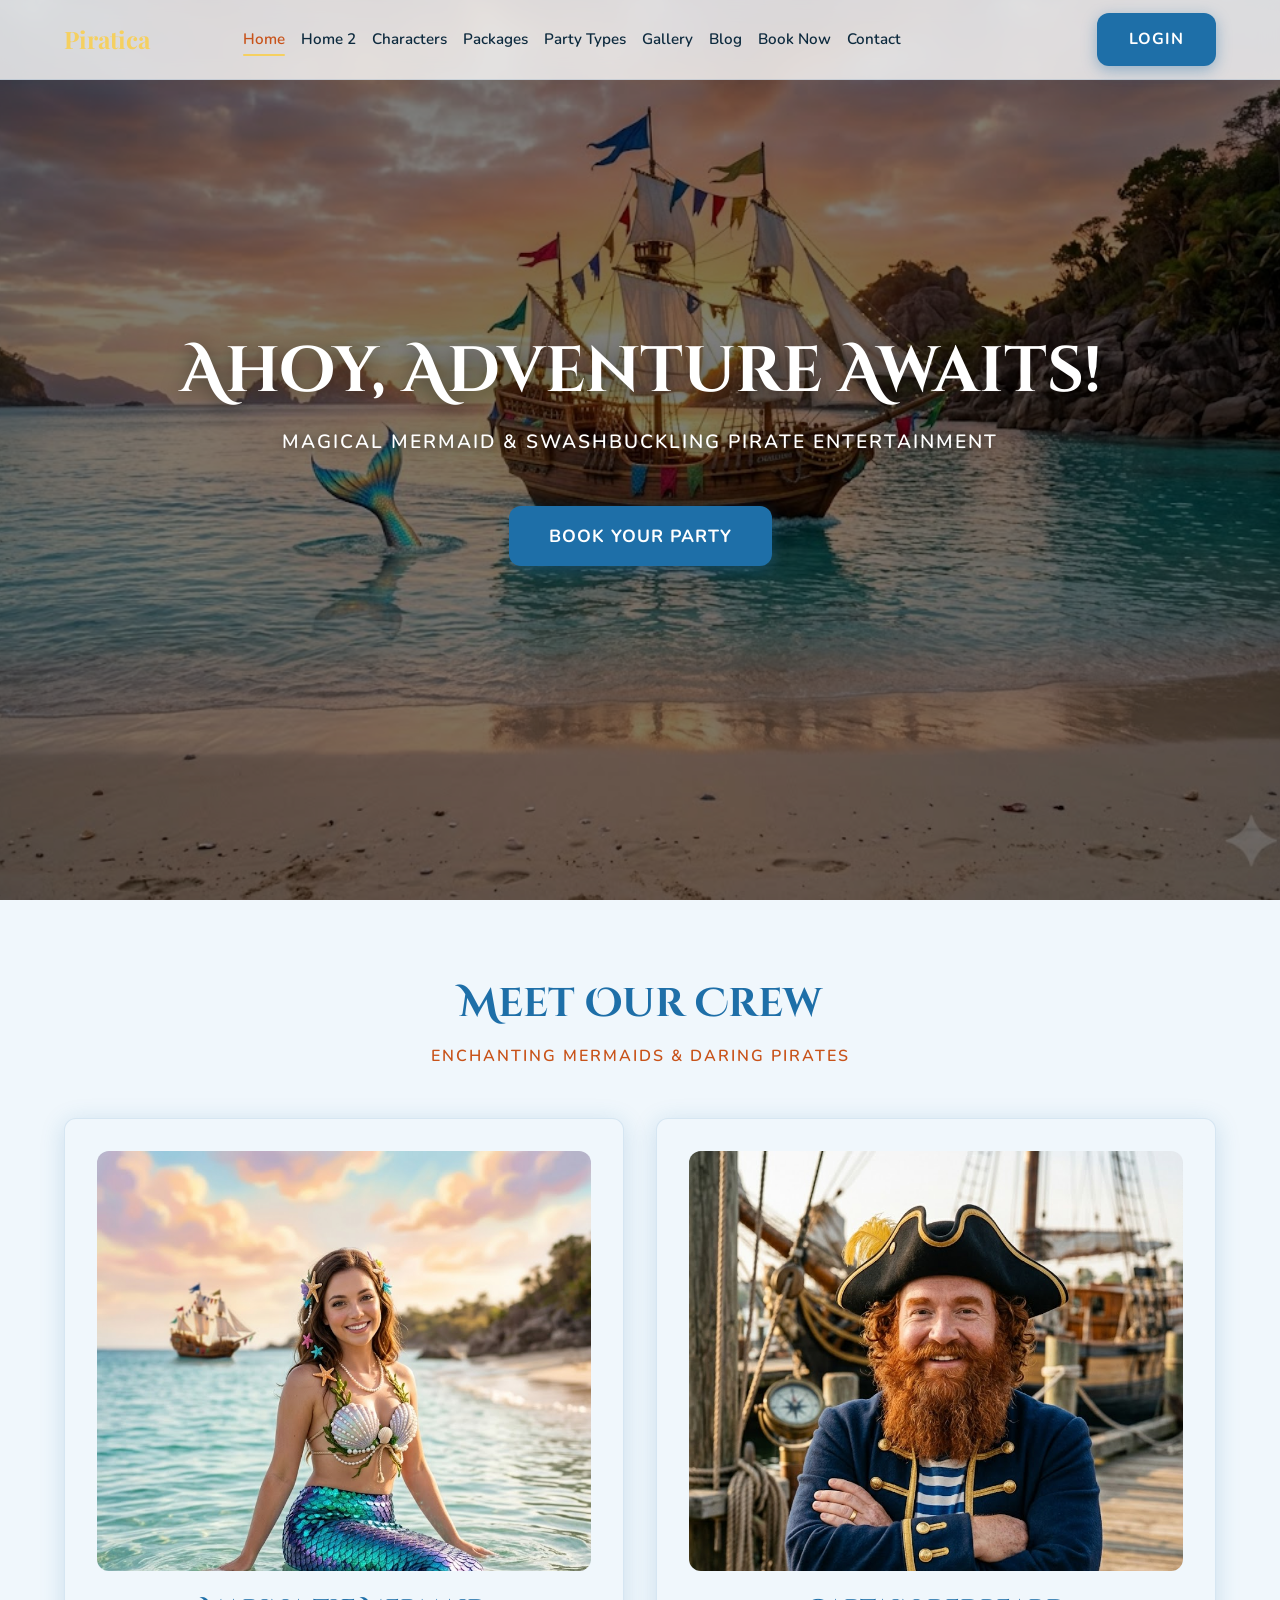
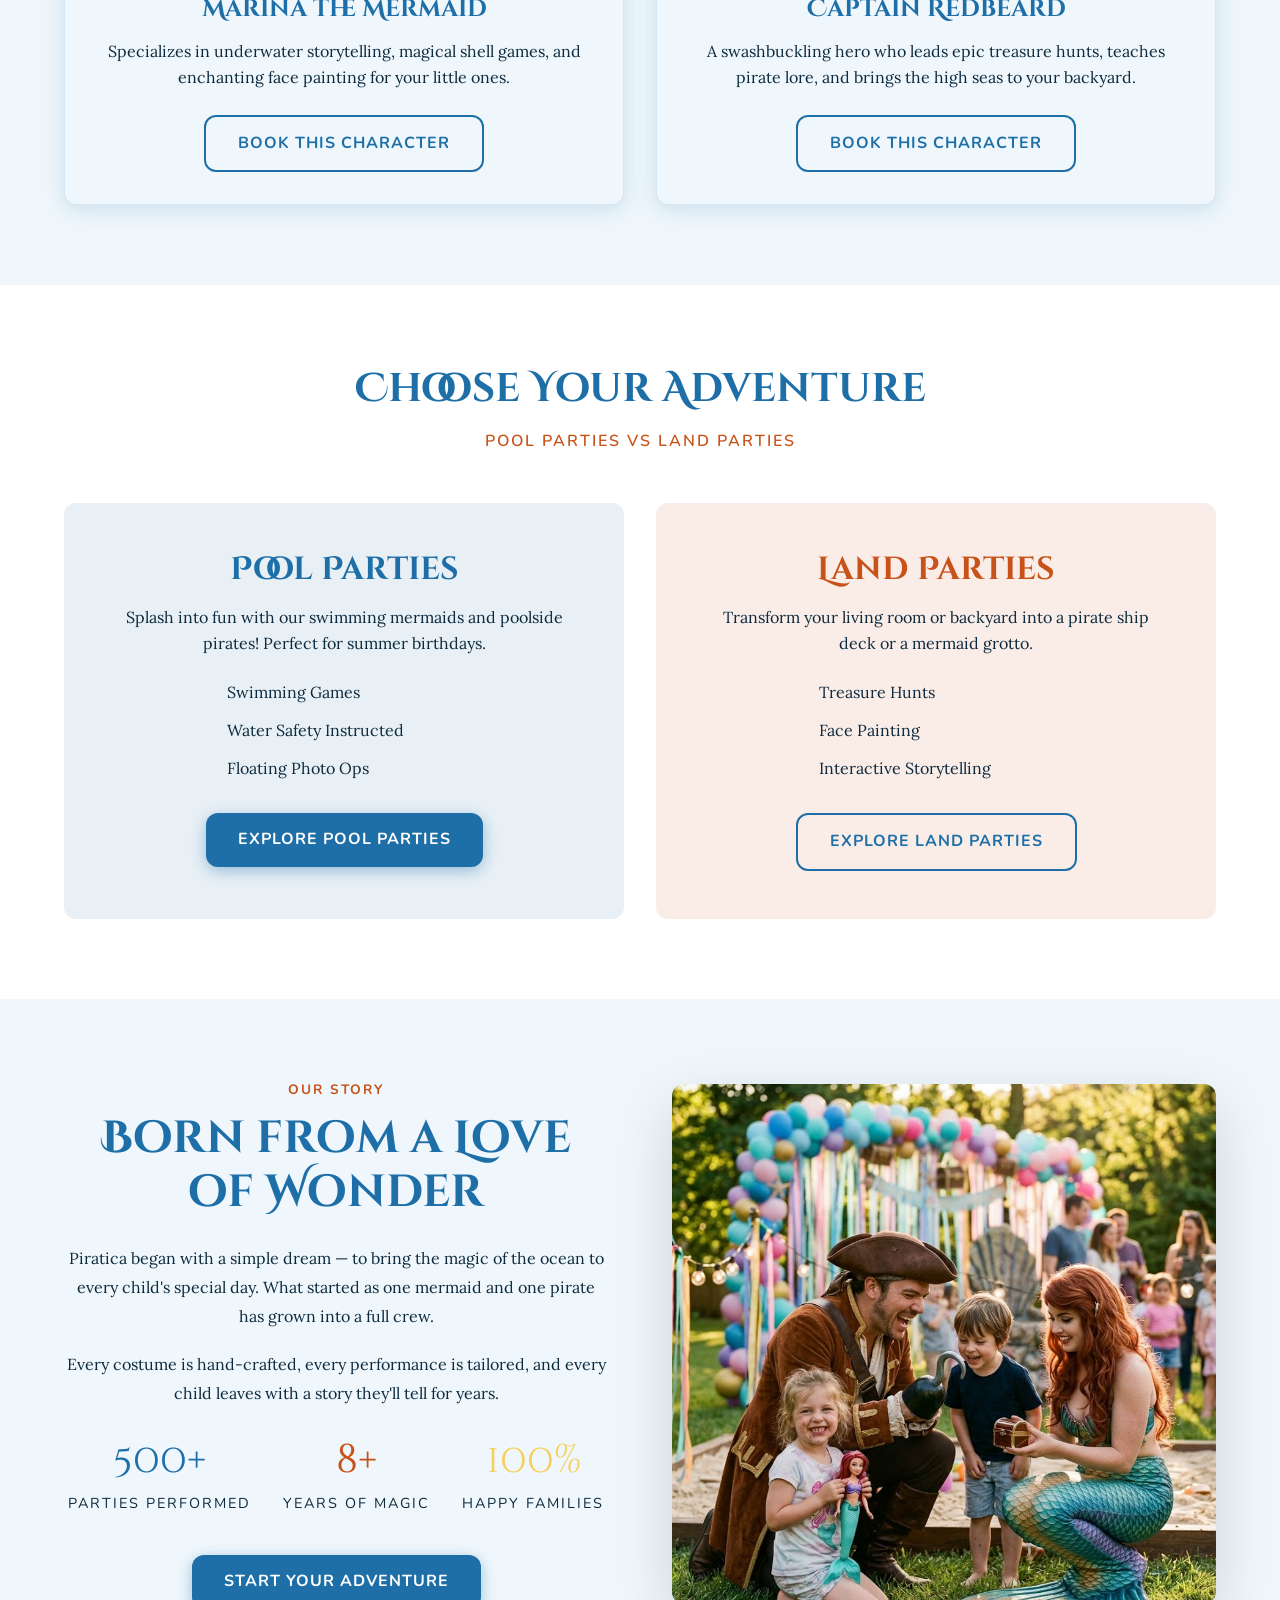
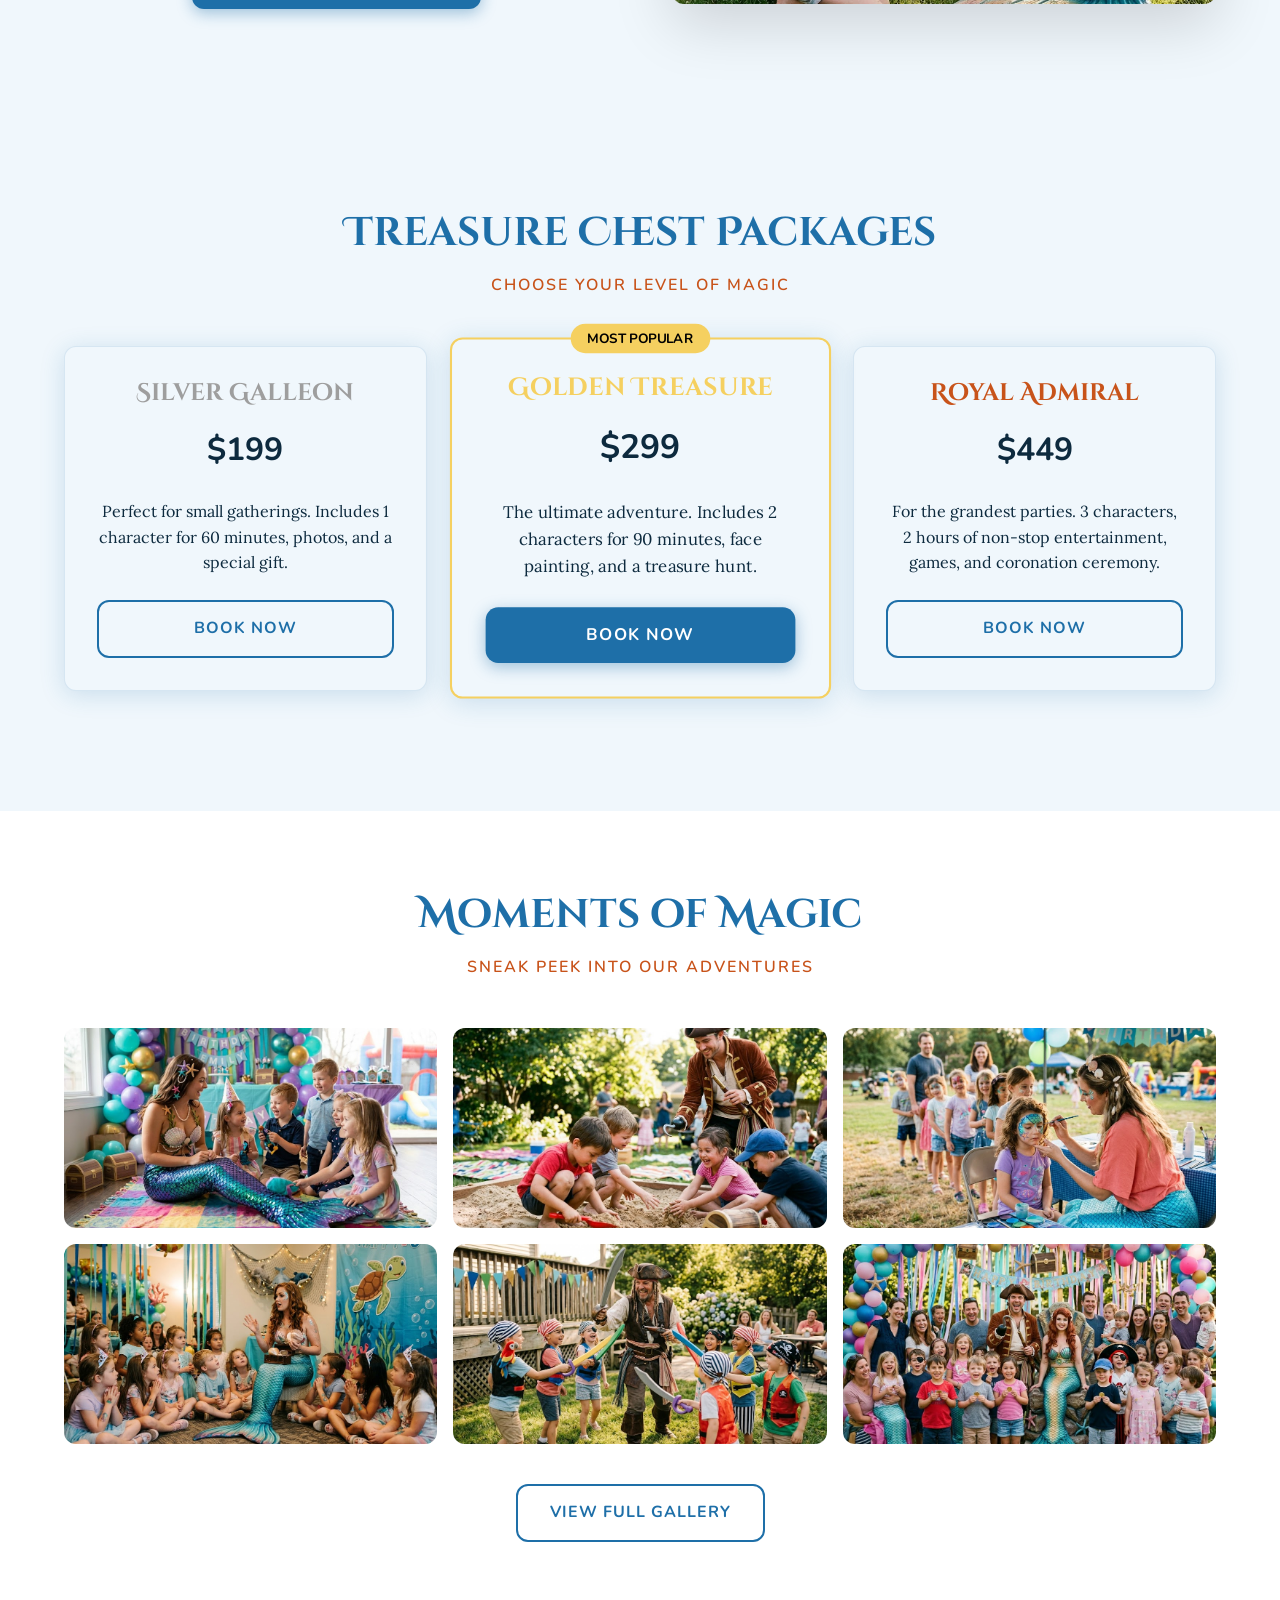
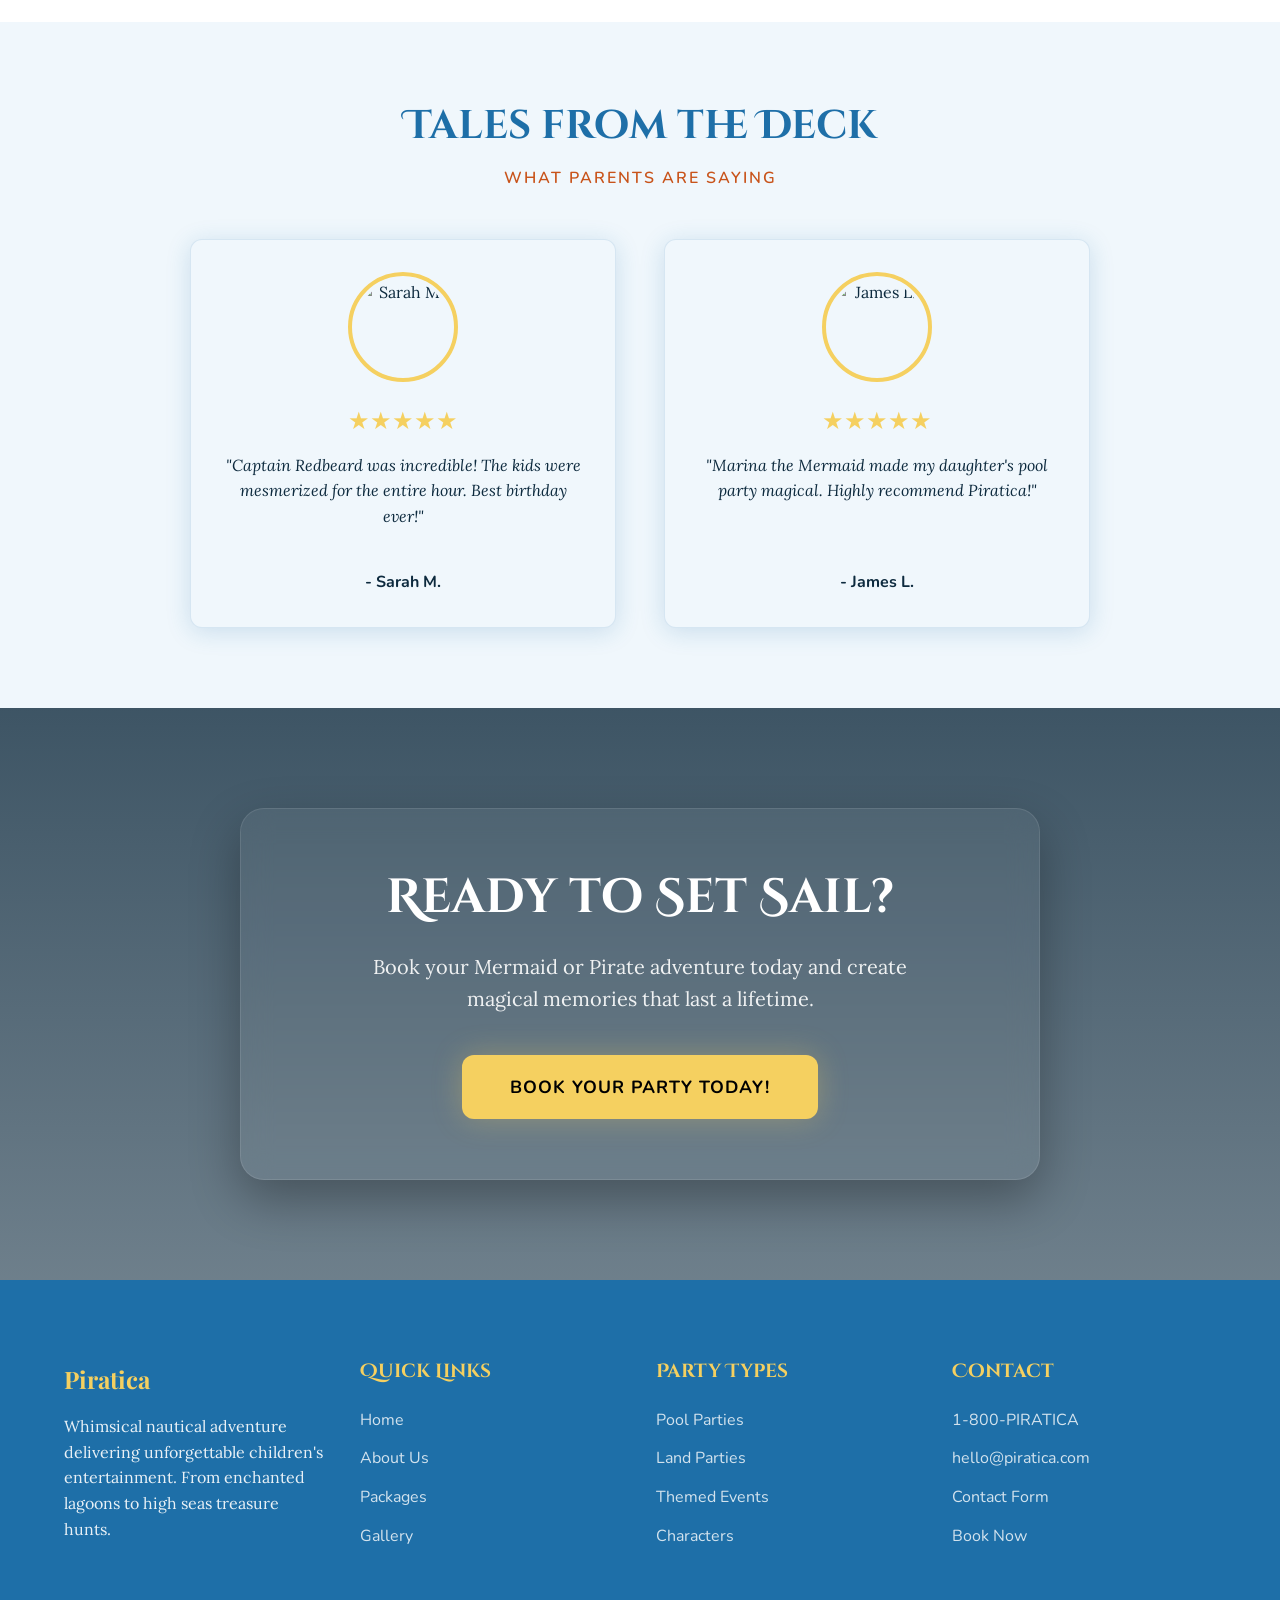
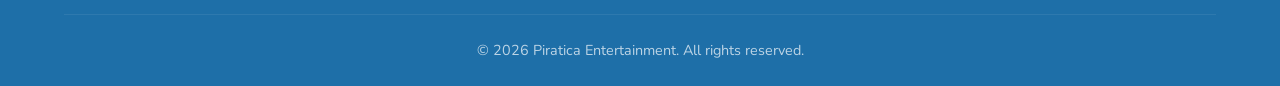
==== commit 904be0c3: "c1" ====
--- a/index.html
+++ b/index.html
@@ -7,6 +7,7 @@
   <title>Piratica | Mermaid & Pirate Character Entertainment</title>
   <meta name="description"
     content="Piratica provides magical mermaid and swashbuckling pirate character entertainment for children's birthday parties and corporate family events.">
+  <link rel="icon" type="image/svg+xml" href="assets/images/piratica-favicon.svg">
   <link rel="stylesheet" href="assets/css/style.css">
   <link rel="stylesheet" href="assets/css/rtl.css">
   <script src="https://unpkg.com/@phosphor-icons/web"></script>
@@ -581,9 +582,8 @@
   <footer>
     <div class="container">
       <div class="footer-grid">
-        <div class="footer-col" style="grid-column: span 2;">
-          <div class="logo" style="color: #fff; margin-bottom: 16px;">Piratica <i class="ph ph-anchor"
-              style="color: var(--accent);"></i></div>
+        <div class="footer-col">
+          <div class="logo" style="margin-bottom: 16px;">Piratica <i class="ph ph-anchor"></i></div>
           <p>Whimsical nautical adventure delivering unforgettable children's entertainment. From enchanted lagoons to
             high seas treasure hunts.</p>
           <div class="social-links">
@@ -630,4 +630,4 @@
   <script src="assets/js/main.js"></script>
 </body>
 
-</html>+</html>
--- a/assets/css/style.css
+++ b/assets/css/style.css
@@ -1,7 +1,7 @@
 /* ==========================================================================
    Piratica - CSS Variables & Global Styles
    ========================================================================== */
-@import url('https://fonts.googleapis.com/css2?family=Cinzel+Decorative:wght@400;700;900&family=Lora:ital,wght@0,400;0,600;0,700;1,400&family=Nunito:wght@400;600;700;800&display=swap');
+@import url('https://fonts.googleapis.com/css2?family=Cinzel+Decorative:wght@400;700;900&family=Lora:ital,wght@0,400;0,600;0,700;1,400&family=Nunito:wght@400;600;700;800&family=Playfair+Display:wght@700&display=swap');
 
 :root {
   --bg: #ffffff;
@@ -18,6 +18,7 @@
   --font-display: 'Cinzel Decorative', serif;
   --font-body: 'Lora', serif;
   --font-ui: 'Nunito', sans-serif;
+  --font-head: 'Playfair Display', serif;
 
   --nav-height: 80px;
 }
@@ -66,15 +67,15 @@
 }
 
 h1 {
-  font-size: 3.5rem;
+  font-size: clamp(2.2rem, 8vw, 3.5rem);
 }
 
 h2 {
-  font-size: 2.5rem;
+  font-size: clamp(1.8rem, 6vw, 2.5rem);
 }
 
 h3 {
-  font-size: 2rem;
+  font-size: clamp(1.5rem, 5vw, 2rem);
 }
 
 a {
@@ -225,21 +226,17 @@
 }
 
 .logo {
-  font-family: var(--font-display);
-  font-size: 1.8rem;
-  font-weight: 900;
-  color: var(--primary);
+  font-family: var(--font-head);
+  font-size: 1.5rem;
+  font-weight: 700;
+  color: var(--accent) !important;
   display: flex;
   align-items: center;
   gap: 8px;
 }
 
-[data-theme="dark"] .logo {
-  color: var(--accent);
-}
-
 .logo i {
-  color: var(--secondary);
+  color: inherit;
 }
 
 .nav-links {
@@ -384,11 +381,28 @@
   font-family: var(--font-ui);
   font-size: 1.1rem;
   font-weight: 600;
-  padding: 12px 0;
+  padding: 12px 16px;
   border-bottom: 1px solid var(--border);
   min-height: 44px;
   display: flex;
   align-items: center;
+  transition: all 0.3s ease;
+}
+
+.drawer-links a:hover,
+.drawer-links a.active {
+  color: var(--primary);
+  padding-left: 24px;
+}
+
+.drawer-links a.active {
+  border-left: 4px solid var(--accent);
+  background: var(--surface);
+}
+
+[data-theme="dark"] .drawer-links a:hover,
+[data-theme="dark"] .drawer-links a.active {
+  color: var(--accent);
 }
 
 .drawer-actions {
@@ -502,7 +516,7 @@
 
 .footer-grid {
   display: grid;
-  grid-template-columns: 2fr 1fr 1fr 1fr 1fr;
+  grid-template-columns: repeat(4, 1fr);
   gap: 32px;
   margin-bottom: 48px;
 }
@@ -545,10 +559,13 @@
 .social-links a {
   font-size: 1.5rem;
   color: #fff;
+  transition: all 0.3s cubic-bezier(0.175, 0.885, 0.32, 1.275);
+  display: inline-block;
 }
 
 .social-links a:hover {
   color: var(--accent);
+  transform: translateY(-5px) scale(1.1);
 }
 
 .footer-bottom {
@@ -562,11 +579,17 @@
 
 @media (max-width: 1024px) {
   .footer-grid {
+    grid-template-columns: repeat(4, 1fr);
+  }
+}
+
+@media (max-width: 900px) {
+  .footer-grid {
     grid-template-columns: repeat(2, 1fr);
   }
 }
 
-@media (max-width: 768px) {
+@media (max-width: 600px) {
   .footer-grid {
     grid-template-columns: 1fr;
     text-align: center;
@@ -809,6 +832,14 @@
 }
 
 @media (max-width: 360px) {
+  .container {
+    padding: 0 16px;
+  }
+
+  .logo {
+    font-size: 1.5rem;
+  }
+
   .auth-card {
     padding: 24px;
   }
@@ -825,6 +856,27 @@
   .drawer-links .btn {
     padding: 14px 24px !important;
     font-size: 1.1rem !important;
+  }
+
+  /* Page Header Adjustments */
+  main section[style*="padding: 80px 0"] {
+    padding: 40px 0 !important;
+  }
+
+  h1 {
+    font-size: 1.7rem !important;
+    overflow-wrap: break-word;
+    word-wrap: break-word;
+    hyphens: auto;
+    line-height: 1.2;
+    margin-bottom: 0.5rem;
+  }
+
+  .section-subtitle {
+    font-size: 0.7rem !important;
+    margin-bottom: 1rem !important;
+    letter-spacing: 1px !important;
+    line-height: 1.4;
   }
 }
 
@@ -1089,4 +1141,53 @@
   .stats-grid {
     grid-template-columns: 1fr;
   }
-}+}
+/* Back to Top */
+.back-to-top {
+  position: fixed;
+  bottom: 32px;
+  right: 32px;
+  width: 50px;
+  height: 50px;
+  background: var(--primary);
+  color: #fff;
+  border-radius: 50%;
+  display: flex;
+  align-items: center;
+  justify-content: center;
+  font-size: 1.5rem;
+  cursor: pointer;
+  opacity: 0;
+  visibility: hidden;
+  transition: all 0.4s cubic-bezier(0.175, 0.885, 0.32, 1.275);
+  box-shadow: 0 10px 25px rgba(30, 111, 168, 0.3);
+  z-index: 1000;
+  border: 2px solid rgba(255, 255, 255, 0.1);
+}
+
+.back-to-top.active {
+  opacity: 1;
+  visibility: visible;
+}
+
+.back-to-top:hover {
+  background: var(--secondary);
+  transform: translateY(-5px) scale(1.1);
+  box-shadow: 0 15px 30px rgba(30, 111, 168, 0.4);
+}
+
+[data-theme="dark"] .back-to-top {
+  background: var(--accent);
+  color: #000;
+  box-shadow: 0 10px 25px rgba(245, 208, 96, 0.2);
+}
+
+@media (max-width: 768px) {
+  .back-to-top {
+    bottom: 20px;
+    right: 20px;
+    width: 44px;
+    height: 44px;
+    font-size: 1.2rem;
+  }
+}
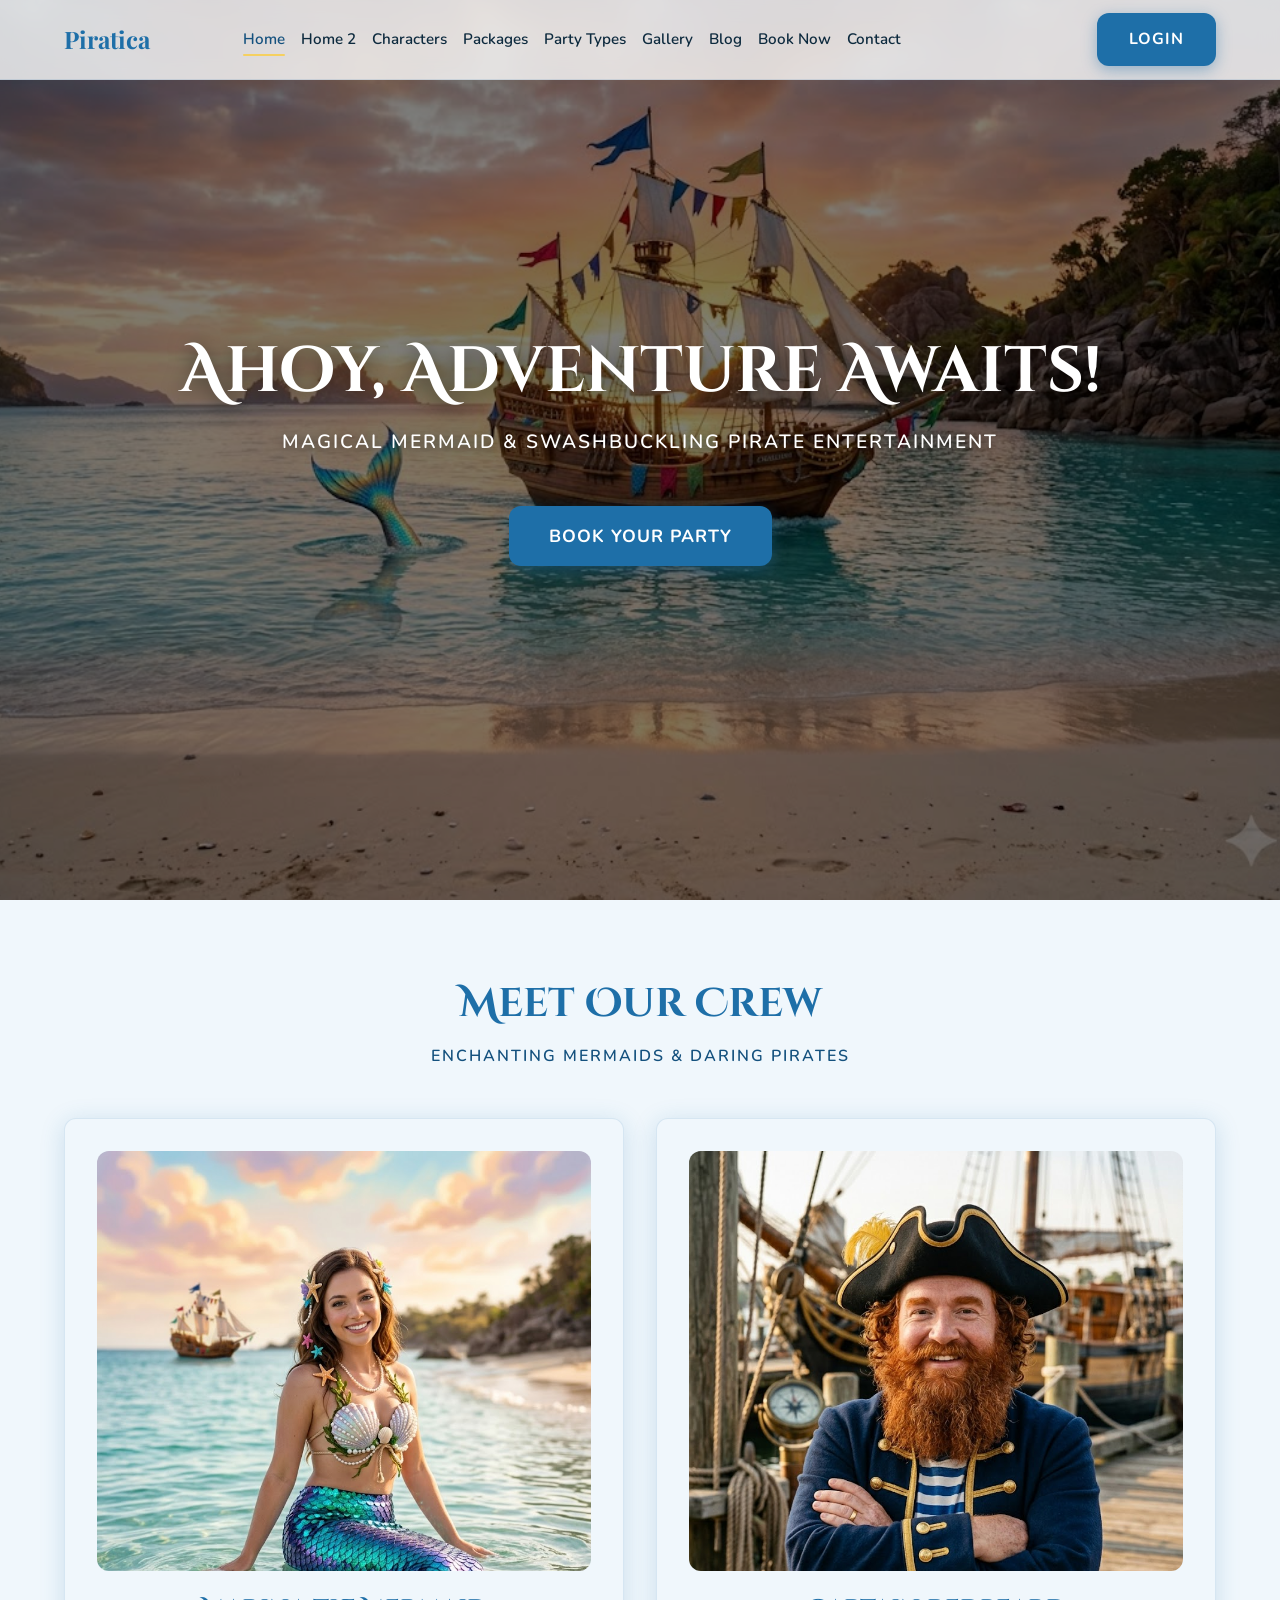
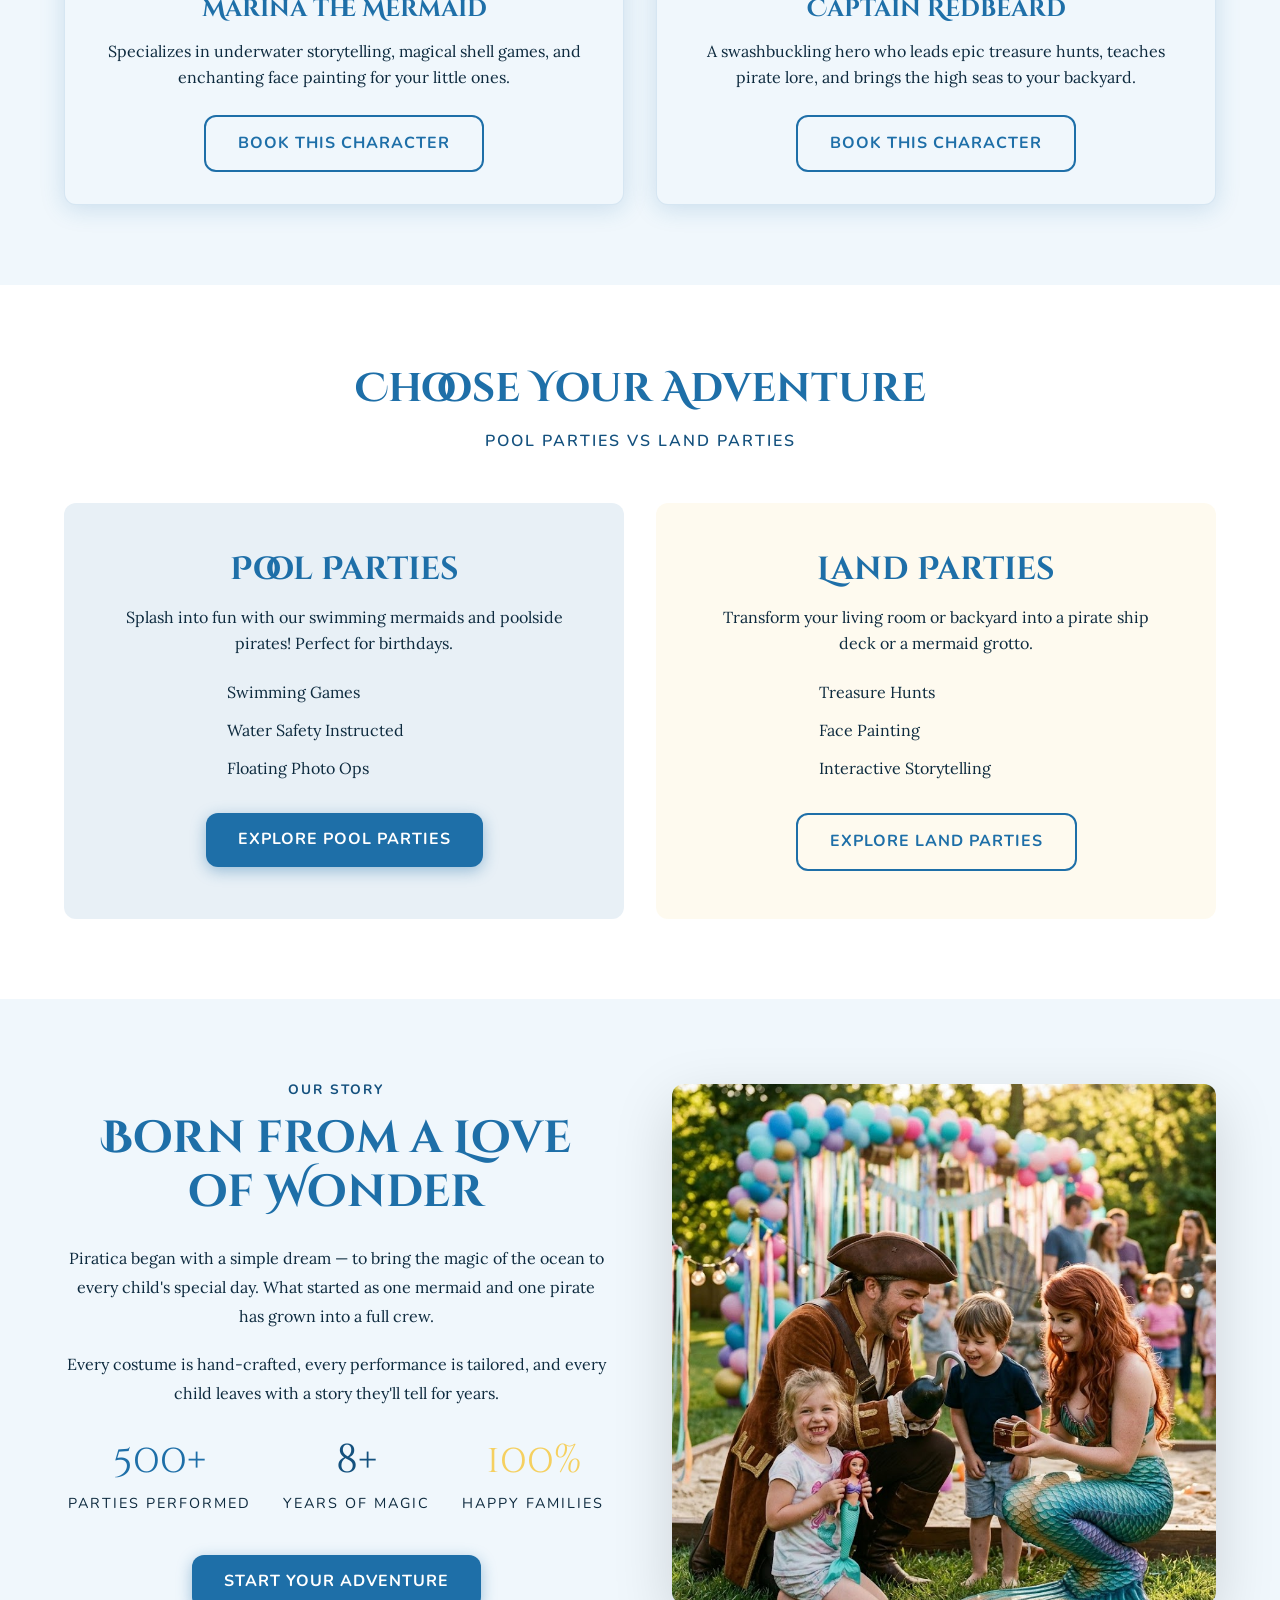
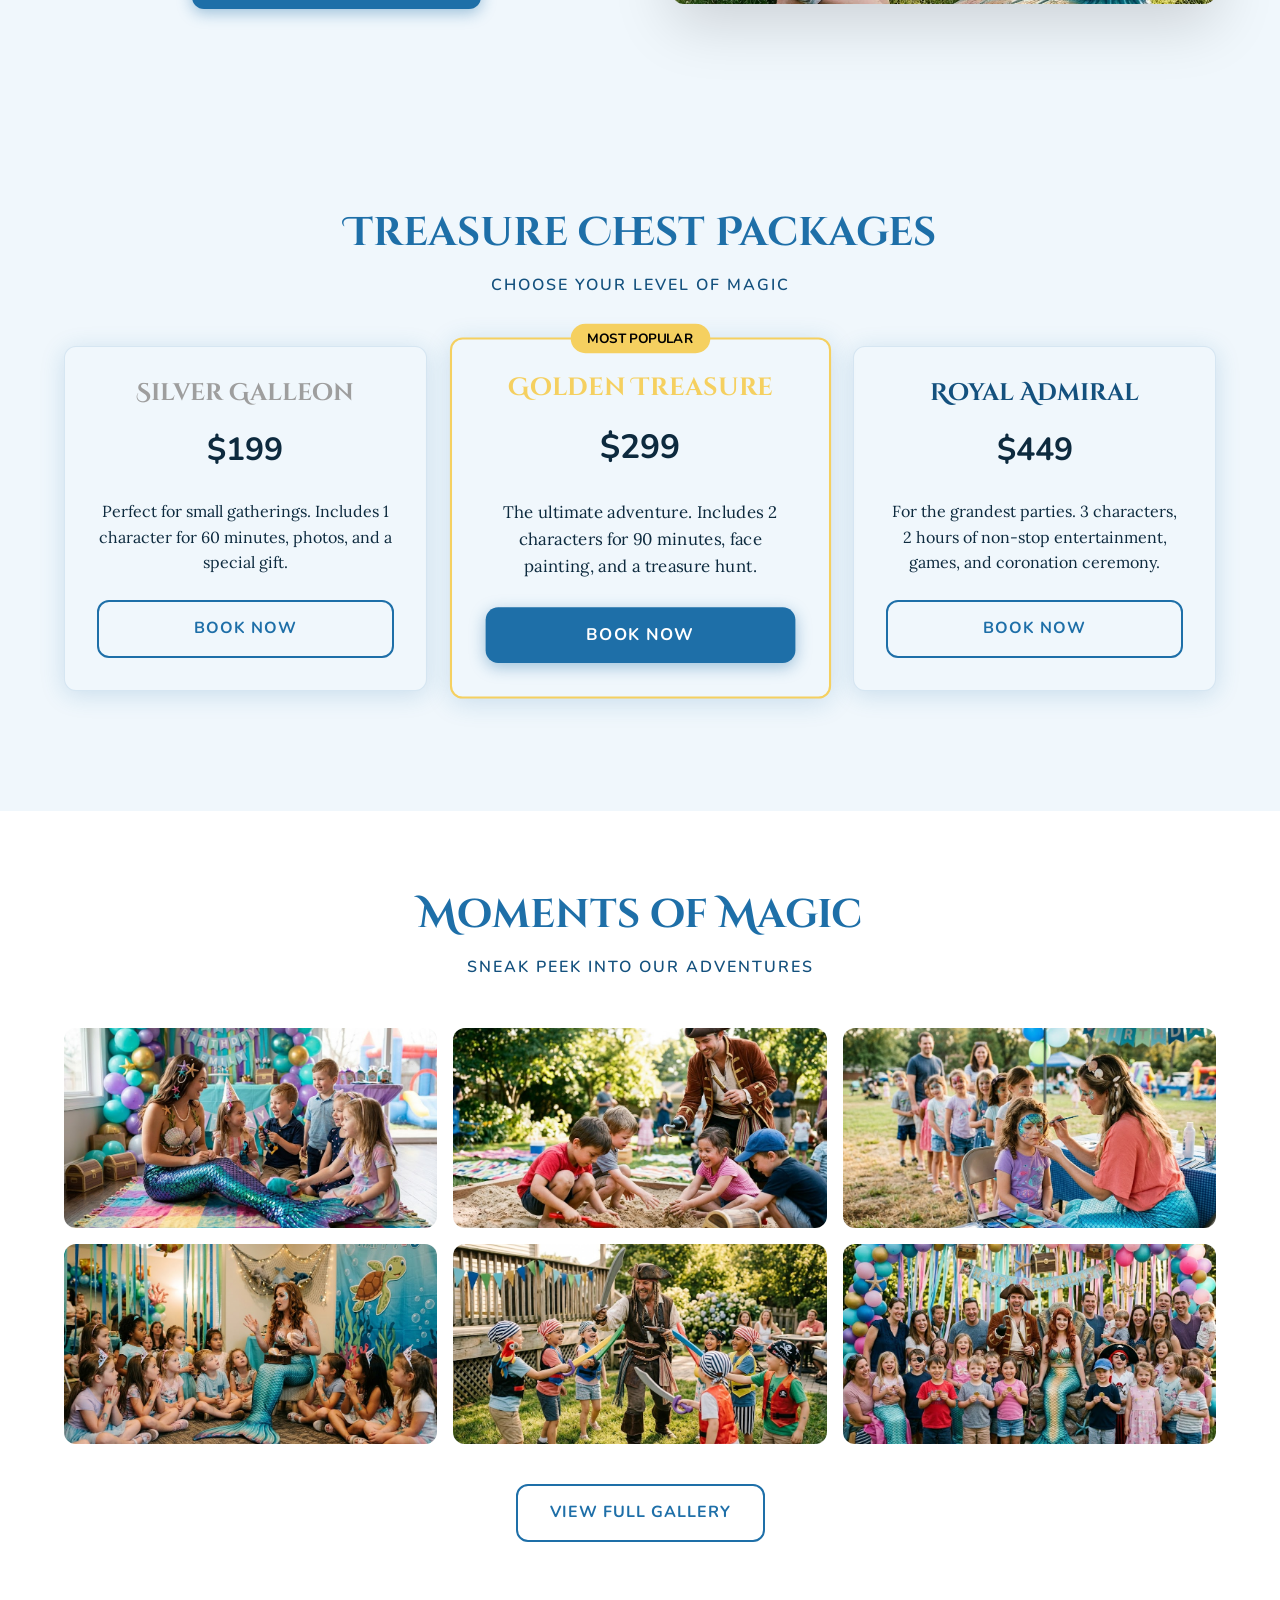
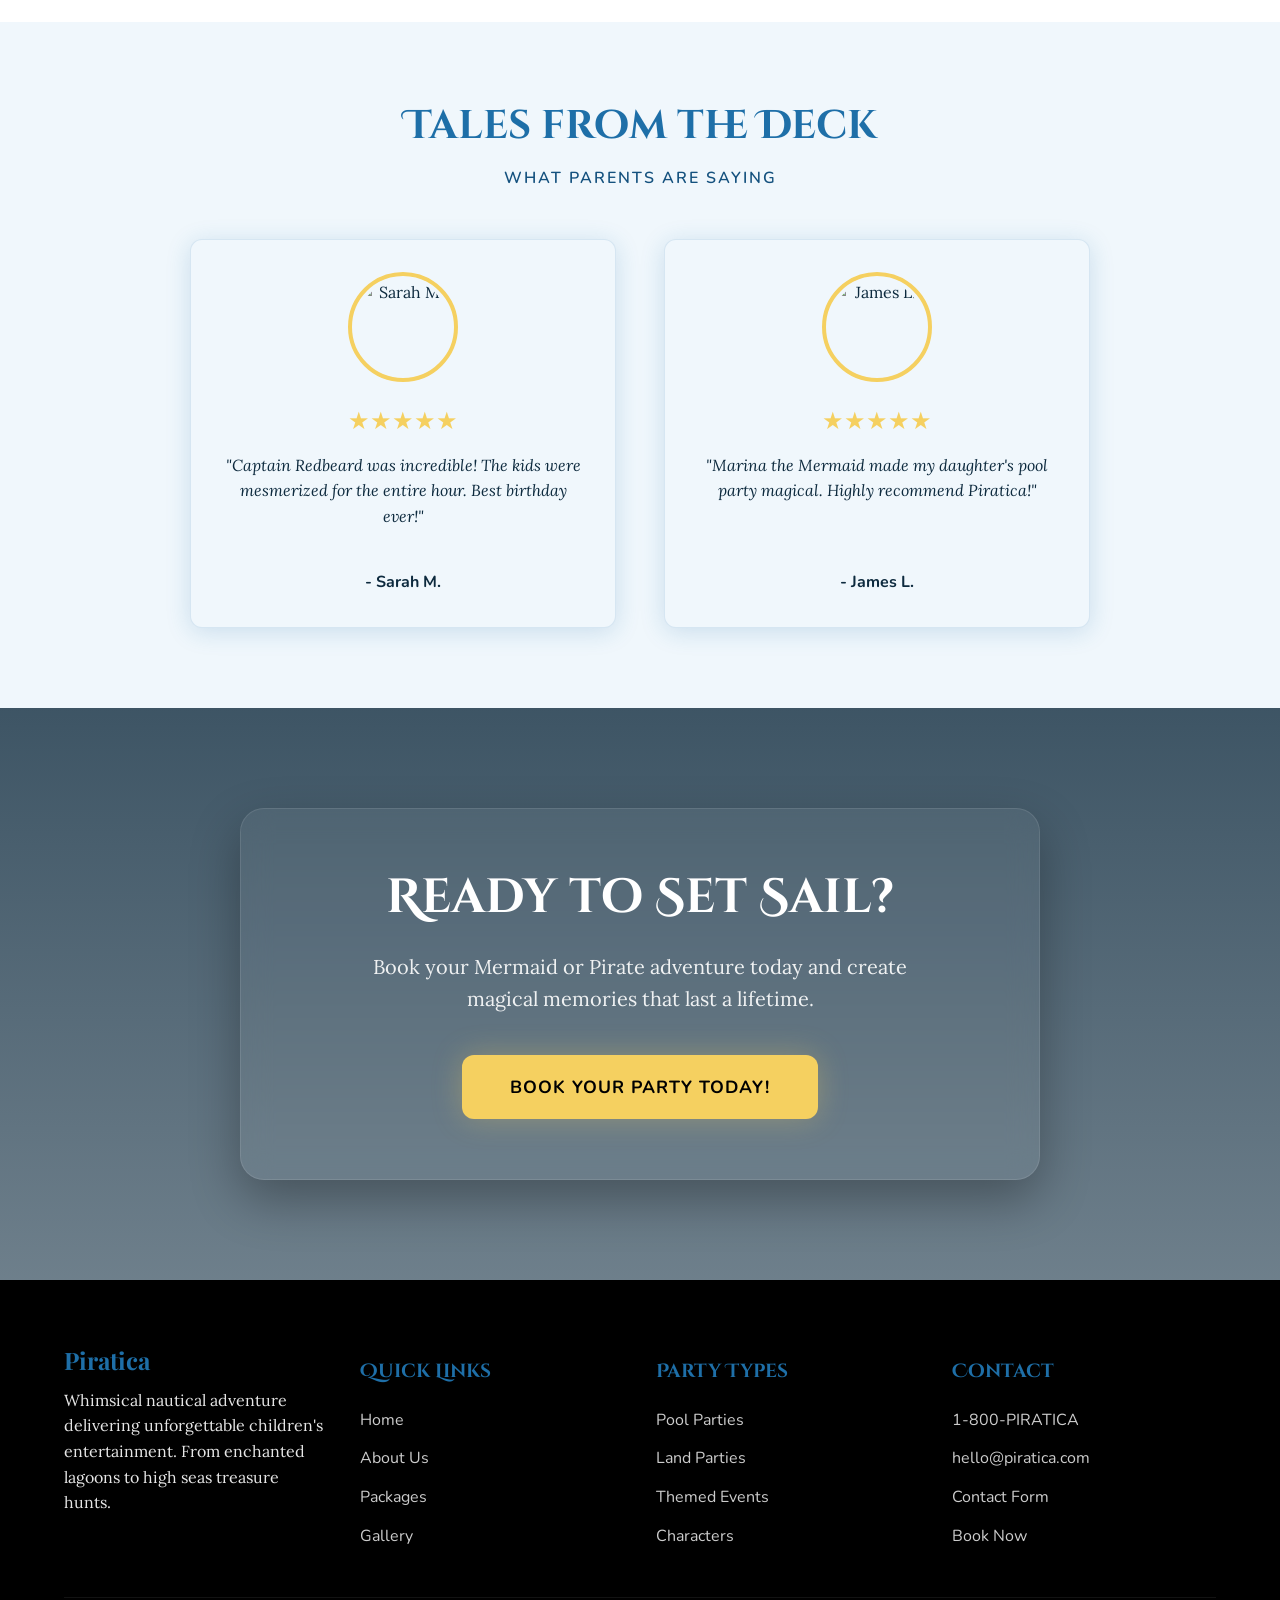
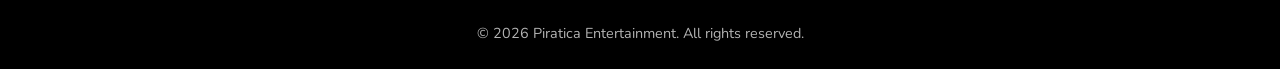
==== commit d2c59d17: "client1" ====
--- a/index.html
+++ b/index.html
@@ -123,22 +123,22 @@
             <i class="ph ph-waves" style="font-size: 4rem; color: var(--primary); margin-bottom: 24px;"></i>
             <h3 style="font-family: var(--font-display); color: var(--primary);">Pool Parties</h3>
             <p style="margin-bottom: 24px;">Splash into fun with our swimming mermaids and poolside pirates! Perfect for
-              summer birthdays.</p>
+              birthdays.</p>
             <ul
               style="text-align: left; margin-bottom: 32px; display: flex; flex-direction: column; gap: 12px; margin-left: auto; margin-right: auto; max-width: 250px;">
-              <li><i class="ph ph-check-circle" style="color: var(--secondary); margin-right: 8px;"></i> Swimming Games
+              <li><i class="ph ph-check-circle" style="color: var(--primary); margin-right: 8px;"></i> Swimming Games
               </li>
-              <li><i class="ph ph-check-circle" style="color: var(--secondary); margin-right: 8px;"></i> Water Safety
+              <li><i class="ph ph-check-circle" style="color: var(--primary); margin-right: 8px;"></i> Water Safety
                 Instructed</li>
-              <li><i class="ph ph-check-circle" style="color: var(--secondary); margin-right: 8px;"></i> Floating Photo
+              <li><i class="ph ph-check-circle" style="color: var(--primary); margin-right: 8px;"></i> Floating Photo
                 Ops</li>
             </ul>
             <a href="party-types.html" class="btn btn-primary">Explore Pool Parties</a>
           </div>
           <div
-            style="padding: 48px; background: rgba(200,83,26,0.1); border-radius: var(--radius); text-align: center;">
-            <i class="ph ph-island" style="font-size: 4rem; color: var(--secondary); margin-bottom: 24px;"></i>
-            <h3 style="font-family: var(--font-display); color: var(--secondary);">Land Parties</h3>
+            style="padding: 48px; background: rgba(245,208,96,0.1); border-radius: var(--radius); text-align: center;">
+            <i class="ph ph-island" style="font-size: 4rem; color: var(--accent); margin-bottom: 24px;"></i>
+            <h3 style="font-family: var(--font-display); color: var(--primary);">Land Parties</h3>
             <p style="margin-bottom: 24px;">Transform your living room or backyard into a pirate ship deck or a mermaid
               grotto.</p>
             <ul
@@ -163,9 +163,11 @@
           <div class="story-content">
             <p class="story-tag">Our Story</p>
             <h2 class="story-title">Born from a Love of Wonder</h2>
-            <p class="story-text">Piratica began with a simple dream — to bring the magic of the ocean to every child's special day. What started as one mermaid and one pirate has grown into a full crew.</p>
-            <p class="story-text" style="margin-bottom: 32px;">Every costume is hand-crafted, every performance is tailored, and every child leaves with a story they'll tell for years.</p>
-            
+            <p class="story-text">Piratica began with a simple dream — to bring the magic of the ocean to every child's
+              special day. What started as one mermaid and one pirate has grown into a full crew.</p>
+            <p class="story-text" style="margin-bottom: 32px;">Every costume is hand-crafted, every performance is
+              tailored, and every child leaves with a story they'll tell for years.</p>
+
             <div class="story-stats">
               <div class="stat-item">
                 <p class="stat-number" style="color: var(--primary);">500+</p>
@@ -180,7 +182,7 @@
                 <p class="stat-label">Happy Families</p>
               </div>
             </div>
-            
+
             <a href="booking.html" class="btn btn-primary">Start Your Adventure</a>
           </div>
           <div class="story-image">
@@ -630,4 +632,4 @@
   <script src="assets/js/main.js"></script>
 </body>
 
-</html>
+</html>
--- a/assets/css/style.css
+++ b/assets/css/style.css
@@ -9,7 +9,7 @@
   --surface: #f0f7fc;
   --border: rgba(30, 111, 168, 0.12);
   --primary: #1e6fa8;
-  --secondary: #c8531a;
+  --secondary: #14517e;
   --accent: #f5d060;
 
   --radius: 12px;
@@ -229,7 +229,7 @@
   font-family: var(--font-head);
   font-size: 1.5rem;
   font-weight: 700;
-  color: var(--accent) !important;
+  color: var(--primary) !important;
   display: flex;
   align-items: center;
   gap: 8px;
@@ -508,8 +508,7 @@
    Footer
    ========================================================================== */
 footer {
-  background-color: #1e6fa8;
-  /* Always Sapphire Lagoon */
+  background-color: #000000;
   color: #fff;
   padding: 80px 0 24px;
 }
@@ -525,7 +524,12 @@
   font-family: var(--font-display);
   font-size: 1.2rem;
   margin-bottom: 24px;
-  color: var(--accent);
+  color: var(--primary);
+}
+
+.footer-col .logo {
+  margin-top: -12px;
+  line-height: 1;
 }
 
 .footer-col p {
@@ -927,7 +931,7 @@
 .gallery2-overlay {
   position: absolute;
   inset: 0;
-  background: linear-gradient(135deg, rgba(30, 111, 168, 0.75) 0%, rgba(200, 83, 26, 0.75) 100%);
+  background: linear-gradient(135deg, rgba(30, 111, 168, 0.75) 0%, rgba(20, 81, 126, 0.75) 100%);
   display: flex;
   flex-direction: column;
   align-items: center;
@@ -986,7 +990,7 @@
   background:
     radial-gradient(ellipse at 20% 50%, rgba(30, 111, 168, 0.07) 0%, transparent 60%),
     radial-gradient(ellipse at 80% 20%, rgba(245, 208, 96, 0.08) 0%, transparent 50%),
-    radial-gradient(ellipse at 60% 80%, rgba(200, 83, 26, 0.06) 0%, transparent 50%);
+    radial-gradient(ellipse at 60% 80%, rgba(30, 111, 168, 0.06) 0%, transparent 50%);
   animation: oceanShimmer 6s ease-in-out infinite alternate;
 }
 
@@ -1076,7 +1080,7 @@
   background:
     radial-gradient(ellipse at 20% 50%, rgba(245, 208, 96, 0.06) 0%, transparent 60%),
     radial-gradient(ellipse at 80% 20%, rgba(30, 111, 168, 0.15) 0%, transparent 50%),
-    radial-gradient(ellipse at 60% 80%, rgba(200, 83, 26, 0.08) 0%, transparent 50%);
+    radial-gradient(ellipse at 60% 80%, rgba(30, 111, 168, 0.08) 0%, transparent 50%);
 }
 
 [data-theme="dark"] .stats-section .section-title {
--- a/assets/css/rtl.css
+++ b/assets/css/rtl.css
@@ -10,9 +10,6 @@
   /* Flex direction handles order inherently, but just in case */
 }
 
-[dir="rtl"] .logo {
-  flex-direction: row-reverse;
-}
 
 [dir="rtl"] .btn-primary::after {
   left: auto;
